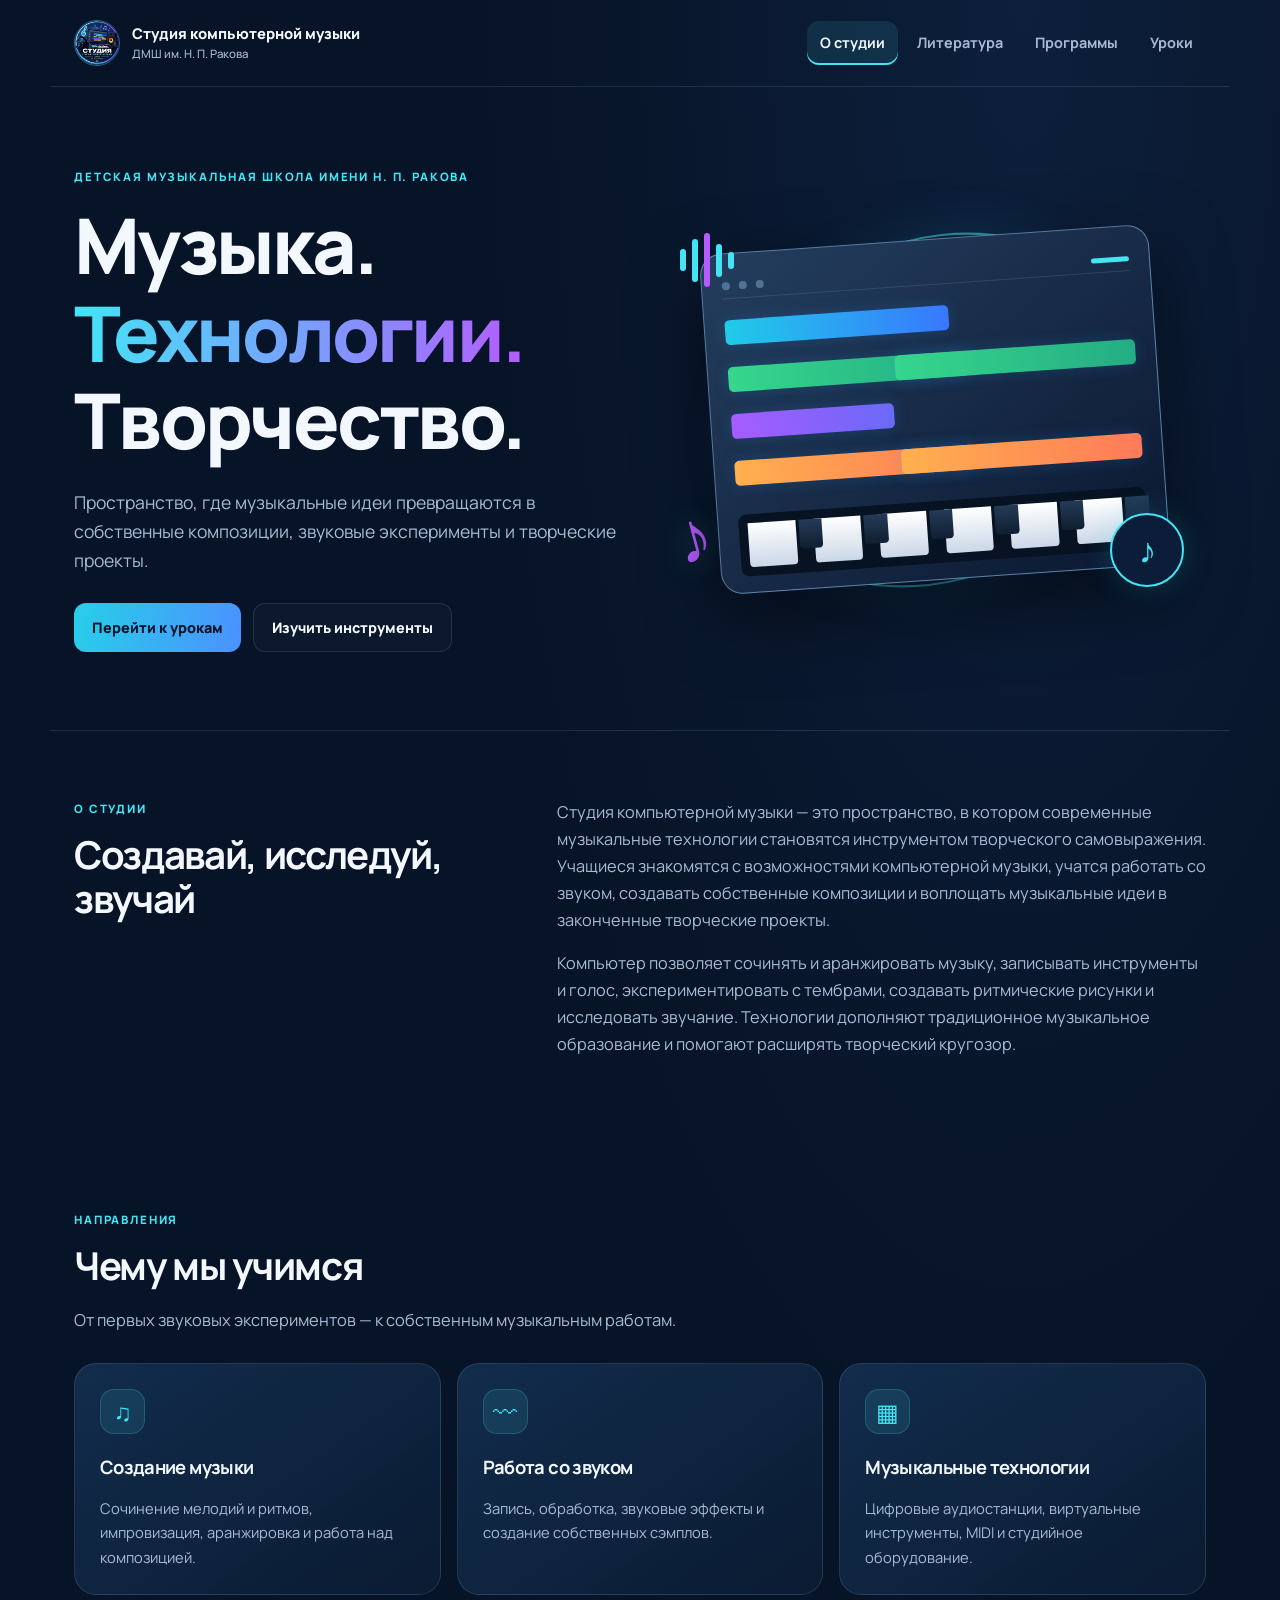
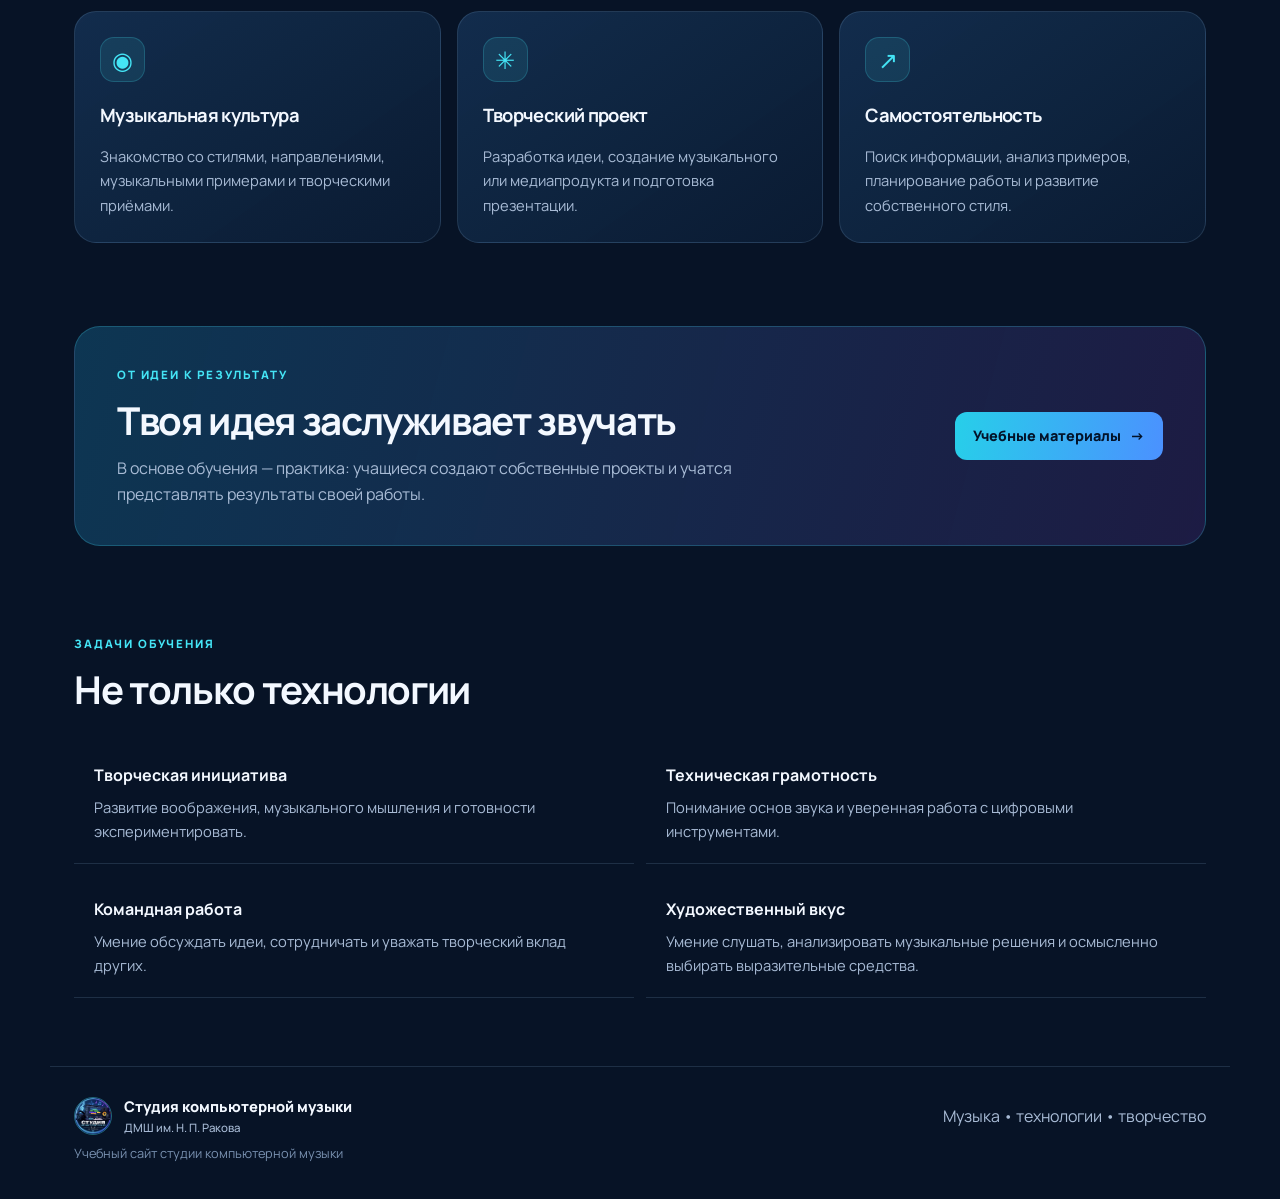
==== index.html @ c4d69322 "Add files via upload" ====
<!doctype html>
<html lang="ru">
<head>
  <meta charset="utf-8">
  <meta name="viewport" content="width=device-width, initial-scale=1">
  <meta name="description" content="Студия компьютерной музыки Детской музыкальной школы имени Н. П. Ракова. Музыка, технологии и творчество.">
  <title>Студия компьютерной музыки — ДМШ им. Н. П. Ракова</title>
  <link rel="icon" href="assets/images/logo.jpg">
  <link rel="stylesheet" href="assets/css/style.css">
</head>
<body>
<header class="site-header">
  <a class="brand" href="index.html"><img src="assets/images/logo.jpg" alt=""><span>Студия компьютерной музыки<small>ДМШ им. Н. П. Ракова</small></span></a>
  <button class="menu-toggle" aria-label="Открыть меню" aria-expanded="false">☰</button>
  <nav class="nav">
    <a class="active" href="index.html">О студии</a><a href="literature.html">Литература</a><a href="software.html">Программы</a><a href="lessons.html">Уроки</a>
  </nav>
</header>
<main>
  <section class="hero">
    <div class="hero-copy">
      <p class="eyebrow">ДЕТСКАЯ МУЗЫКАЛЬНАЯ ШКОЛА ИМЕНИ Н. П. РАКОВА</p>
      <h1>Музыка.<br><span>Технологии.</span><br>Творчество.</h1>
      <p class="hero-lead">Пространство, где музыкальные идеи превращаются в собственные композиции, звуковые эксперименты и творческие проекты.</p>
      <div class="hero-actions"><a class="button primary" href="lessons.html">Перейти к урокам</a><a class="button secondary" href="software.html">Изучить инструменты</a></div>
    </div>
    <div class="hero-art">
      <div class="orbit"></div><div class="music-note note-one">♫</div><div class="music-note note-two">♪</div>
      <div class="studio-card">
        <div class="screen-top"><i></i><i></i><i></i><b></b></div>
        <div class="track"><span></span></div><div class="track"><span></span><span></span></div><div class="track"><span></span></div><div class="track"><span></span><span></span></div>
        <div class="keyboard"><i></i><i></i><i></i><i></i><i></i><i></i><i></i><i></i><i></i><i></i><i></i><i></i></div>
      </div>
      <div class="sound-badge">♪</div><div class="equalizer"><i></i><i></i><i></i><i></i><i></i></div>
    </div>
  </section>
  <section class="section intro">
    <div class="section-heading"><p class="eyebrow">О СТУДИИ</p><h2>Создавай, исследуй, звучай</h2></div>
    <div class="intro-text">
      <p>Студия компьютерной музыки — это пространство, в котором современные музыкальные технологии становятся инструментом творческого самовыражения. Учащиеся знакомятся с возможностями компьютерной музыки, учатся работать со звуком, создавать собственные композиции и воплощать музыкальные идеи в законченные творческие проекты.</p>
      <p>Компьютер позволяет сочинять и аранжировать музыку, записывать инструменты и голос, экспериментировать с тембрами, создавать ритмические рисунки и исследовать звучание. Технологии дополняют традиционное музыкальное образование и помогают расширять творческий кругозор.</p>
    </div>
  </section>
  <section class="section">
    <div class="section-heading"><p class="eyebrow">НАПРАВЛЕНИЯ</p><h2>Чему мы учимся</h2><p>От первых звуковых экспериментов — к собственным музыкальным работам.</p></div>
    <div class="feature-grid">
      <article class="feature-card"><div class="feature-icon">♫</div><h3>Создание музыки</h3><p>Сочинение мелодий и ритмов, импровизация, аранжировка и работа над композицией.</p></article>
      <article class="feature-card"><div class="feature-icon">〰</div><h3>Работа со звуком</h3><p>Запись, обработка, звуковые эффекты и создание собственных сэмплов.</p></article>
      <article class="feature-card"><div class="feature-icon">▦</div><h3>Музыкальные технологии</h3><p>Цифровые аудиостанции, виртуальные инструменты, MIDI и студийное оборудование.</p></article>
      <article class="feature-card"><div class="feature-icon">◉</div><h3>Музыкальная культура</h3><p>Знакомство со стилями, направлениями, музыкальными примерами и творческими приёмами.</p></article>
      <article class="feature-card"><div class="feature-icon">✳</div><h3>Творческий проект</h3><p>Разработка идеи, создание музыкального или медиапродукта и подготовка презентации.</p></article>
      <article class="feature-card"><div class="feature-icon">↗</div><h3>Самостоятельность</h3><p>Поиск информации, анализ примеров, планирование работы и развитие собственного стиля.</p></article>
    </div>
  </section>
  <section class="project-band">
    <div><p class="eyebrow">ОТ ИДЕИ К РЕЗУЛЬТАТУ</p><h2>Твоя идея заслуживает звучать</h2><p>В основе обучения — практика: учащиеся создают собственные проекты и учатся представлять результаты своей работы.</p></div>
    <a class="button primary" href="lessons.html">Учебные материалы <span>→</span></a>
  </section>
  <section class="section outcomes">
    <div class="section-heading"><p class="eyebrow">ЗАДАЧИ ОБУЧЕНИЯ</p><h2>Не только технологии</h2></div>
    <div class="outcome-list"><p><b>Творческая инициатива</b><span>Развитие воображения, музыкального мышления и готовности экспериментировать.</span></p><p><b>Техническая грамотность</b><span>Понимание основ звука и уверенная работа с цифровыми инструментами.</span></p><p><b>Командная работа</b><span>Умение обсуждать идеи, сотрудничать и уважать творческий вклад других.</span></p><p><b>Художественный вкус</b><span>Умение слушать, анализировать музыкальные решения и осмысленно выбирать выразительные средства.</span></p></div>
  </section>
</main>
<footer class="site-footer"><a class="brand footer-brand" href="index.html"><img src="assets/images/logo.jpg" alt=""><span>Студия компьютерной музыки<small>ДМШ им. Н. П. Ракова</small></span></a><p>Музыка • технологии • творчество</p><small>Учебный сайт студии компьютерной музыки</small></footer>
<script src="assets/js/main.js"></script>
</body></html>
---- assets/css/style.css ----
@import url('https://fonts.googleapis.com/css2?family=Manrope:wght@400;500;600;700;800&display=swap');
:root{--bg:#071326;--bg2:#0b1d38;--panel:#102746;--panel2:#0d203b;--text:#f3f8ff;--muted:#a8bbd5;--cyan:#44e4f5;--blue:#438bff;--purple:#b45cff;--line:rgba(151,190,230,.16);--radius:22px;--max:1180px}
*{box-sizing:border-box}html{scroll-behavior:smooth}body{margin:0;background:radial-gradient(ellipse at 80% 0%,rgba(42,90,164,.17),transparent 38%),var(--bg);color:var(--text);font-family:Manrope,-apple-system,BlinkMacSystemFont,"Segoe UI",sans-serif;line-height:1.65}a{color:inherit;text-decoration:none}p{color:var(--muted);margin-top:0}h1,h2,h3{line-height:1.14;letter-spacing:-.035em;margin:0 0 18px}h1{font-size:clamp(2.7rem,6vw,5.7rem);font-weight:800}h2{font-size:clamp(1.8rem,3vw,2.8rem)}h3{font-size:1.15rem}.site-header{max-width:var(--max);margin:auto;padding:20px 24px;display:flex;align-items:center;justify-content:space-between;gap:24px;border-bottom:1px solid var(--line)}.brand{display:flex;align-items:center;gap:12px;font-weight:800;line-height:1.2;font-size:.92rem}.brand img{width:46px;height:46px;object-fit:cover;border-radius:50%;border:1px solid rgba(68,228,245,.4)}.brand small{display:block;color:var(--muted);font-size:.72rem;font-weight:500;margin-top:5px}.nav{display:flex;gap:6px;align-items:center}.nav a{padding:10px 13px;color:var(--muted);border-radius:12px;font-size:.9rem;font-weight:700}.nav a:hover,.nav a.active{color:var(--text);background:rgba(68,228,245,.1)}.nav a.active{box-shadow:inset 0 -2px var(--cyan)}.menu-toggle{display:none;background:var(--panel);border:1px solid var(--line);color:var(--text);border-radius:12px;padding:8px 12px;font-size:1.2rem}.hero{max-width:var(--max);margin:auto;padding:80px 24px 78px;display:grid;grid-template-columns:1fr 1fr;align-items:center;gap:48px;min-height:570px}.eyebrow{font-size:.72rem;letter-spacing:.16em;color:var(--cyan);font-weight:800;margin-bottom:15px}.hero h1 span{background:linear-gradient(90deg,var(--cyan),#7d9aff 55%,var(--purple));background-clip:text;-webkit-background-clip:text;color:transparent}.hero-lead{font-size:1.1rem;max-width:570px;margin:24px 0 28px}.hero-actions{display:flex;flex-wrap:wrap;gap:12px}.button{display:inline-flex;justify-content:center;align-items:center;gap:9px;border-radius:12px;padding:12px 18px;border:1px solid var(--line);font-weight:800;font-size:.9rem;cursor:pointer;transition:transform .2s,opacity .2s}.button:hover:not(:disabled){transform:translateY(-2px)}.primary{background:linear-gradient(100deg,#27cfe9,#4b91ff);color:#031329;border:0}.secondary{background:rgba(255,255,255,.025);color:var(--text)}.hero-art{height:410px;position:relative;display:grid;place-items:center;isolation:isolate}.orbit{position:absolute;width:340px;height:340px;border-radius:50%;border:2px solid rgba(68,228,245,.6);box-shadow:0 0 45px rgba(52,191,255,.16),inset 0 0 45px rgba(52,191,255,.1);transform:rotate(-24deg) scaleX(1.24);z-index:-1}.studio-card{width:min(100%,450px);padding:20px 20px 16px;background:linear-gradient(145deg,#243e5e,#0b1830);border:1px solid rgba(143,196,241,.55);border-radius:22px;box-shadow:0 25px 70px #0008;transform:rotate(-4deg)}.screen-top{height:25px;display:flex;align-items:center;gap:9px;border-bottom:1px solid var(--line);margin-bottom:15px}.screen-top i{width:8px;height:8px;border-radius:50%;background:#507294}.screen-top b{margin-left:auto;width:38px;height:5px;border-radius:4px;background:var(--cyan)}.track{height:37px;display:flex;gap:8px;margin:10px 0;align-items:center}.track span{height:25px;border-radius:5px;background:linear-gradient(90deg,#20cbe8,#3878ff);width:55%;box-shadow:0 0 16px #2a9aff2e}.track:nth-of-type(3) span{background:linear-gradient(90deg,#36d68d,#24ad83);width:70%}.track:nth-of-type(4) span{background:linear-gradient(90deg,#a65cff,#6b69f8);width:40%}.track:nth-of-type(5) span{background:linear-gradient(90deg,#ffb04e,#ff7a59);width:65%}.track span+span{width:24%;margin-left:-20%}.keyboard{display:flex;gap:3px;margin-top:23px;padding:9px;background:#071222;border-radius:8px}.keyboard i{height:44px;flex:1;background:linear-gradient(#fff,#cbd7e7);border-radius:0 0 4px 4px}.keyboard i:nth-child(2n){background:linear-gradient(#243b56,#101e31);height:29px;flex:0 0 6%;margin:0 -3% 0 0;z-index:1}.music-note{position:absolute;color:var(--cyan);font-size:4.5rem;text-shadow:0 0 30px #3edafc66}.note-one{top:10px;right:18%;transform:rotate(15deg)}.note-two{bottom:20px;left:2%;color:var(--purple);transform:rotate(-15deg)}.sound-badge{position:absolute;bottom:28px;right:4%;width:74px;height:74px;border:2px solid var(--cyan);border-radius:50%;display:grid;place-items:center;font-size:2.2rem;color:var(--cyan);background:var(--bg2);box-shadow:0 0 30px #20cce533}.equalizer{position:absolute;top:28px;left:3%;display:flex;gap:6px;align-items:center;height:55px}.equalizer i{display:block;width:6px;border-radius:6px;background:var(--cyan);height:22px}.equalizer i:nth-child(2){height:43px}.equalizer i:nth-child(3){height:54px;background:var(--purple)}.equalizer i:nth-child(4){height:33px}.equalizer i:nth-child(5){height:17px}.section{max-width:var(--max);padding:68px 24px;margin:auto}.section-heading{max-width:760px;margin-bottom:30px}.section-heading>p:last-child{font-size:1.03rem}.intro{border-top:1px solid var(--line);display:grid;grid-template-columns:.8fr 1.2fr;gap:50px}.intro-text p{font-size:1.02rem}.feature-grid{display:grid;grid-template-columns:repeat(3,1fr);gap:16px}.feature-card{padding:25px;border-radius:var(--radius);background:linear-gradient(145deg,rgba(21,49,83,.86),rgba(11,28,51,.92));border:1px solid var(--line);min-height:220px}.feature-icon{width:45px;height:45px;border-radius:14px;background:rgba(68,228,245,.1);border:1px solid rgba(68,228,245,.2);display:grid;place-items:center;color:var(--cyan);font-size:1.5rem;margin-bottom:23px}.feature-card p{font-size:.92rem;margin-bottom:0}.project-band{max-width:calc(var(--max) - 48px);margin:15px auto 20px;padding:38px 42px;border-radius:26px;border:1px solid rgba(68,228,245,.22);background:linear-gradient(105deg,rgba(18,76,111,.62),rgba(51,36,97,.5));display:flex;justify-content:space-between;align-items:center;gap:30px}.project-band h2{margin-bottom:12px}.project-band p:not(.eyebrow){max-width:700px;margin-bottom:0}.project-band .button{flex-shrink:0}.outcome-list{display:grid;grid-template-columns:repeat(2,1fr);gap:12px}.outcome-list p{margin:0;padding:20px;border-bottom:1px solid var(--line)}.outcome-list b,.outcome-list span{display:block}.outcome-list b{color:var(--text);margin-bottom:6px}.outcome-list span{font-size:.92rem}.site-footer{border-top:1px solid var(--line);max-width:var(--max);margin:auto;padding:30px 24px 35px;display:grid;grid-template-columns:1fr 1fr;align-items:center;gap:8px}.site-footer>p{text-align:right;margin:0}.site-footer>small{grid-column:1/-1;color:#7890af;font-size:.8rem}.footer-brand img{width:38px;height:38px}.page-hero{padding:65px 24px 48px;max-width:var(--max);margin:auto;border-bottom:1px solid var(--line)}.page-hero h1{font-size:clamp(2.8rem,5vw,4.8rem);margin-bottom:18px}.page-hero>p:last-child{font-size:1.06rem;max-width:760px;margin-bottom:0}.notice{padding:22px 25px;border:1px solid rgba(68,228,245,.2);border-left:3px solid var(--cyan);border-radius:15px;background:rgba(16,39,70,.55);margin-bottom:36px}.notice b{display:block;margin-bottom:5px}.notice p{margin:0}.subheading{margin:48px 0 20px;font-size:1.55rem}.book-list{display:grid;gap:10px}.book-card{display:grid;grid-template-columns:55px 1fr;gap:18px;padding:20px 22px;background:rgba(15,35,62,.7);border:1px solid var(--line);border-radius:16px}.book-number{color:var(--cyan);font-weight:800;font-size:1.1rem}.book-card h3{margin-bottom:8px}.book-card p{font-size:.92rem;margin-bottom:6px}.book-card small{color:#7f9ab9}.resource-grid{display:grid;grid-template-columns:repeat(3,1fr);gap:12px}.resource-card{padding:20px;border:1px solid var(--line);border-radius:16px;background:var(--panel2);display:flex;flex-direction:column;gap:9px}.resource-card span{font-size:.7rem;color:var(--cyan);letter-spacing:.1em}.resource-card b{font-size:1.05rem}.resource-card small{color:var(--muted)}.footnote{font-size:.8rem;color:#7f95b2;margin-top:34px}.priority-banner{display:flex;gap:16px;align-items:center;padding:22px 25px;border:1px solid rgba(68,228,245,.28);border-radius:18px;background:linear-gradient(100deg,rgba(17,71,99,.6),rgba(29,41,82,.6));margin-bottom:26px}.priority-star{font-size:2rem;color:var(--cyan)}.priority-banner b{font-size:1.04rem}.priority-banner p{margin:5px 0 0}.catalog-controls{display:grid;gap:16px;margin:24px 0 14px}.search-box{display:flex;align-items:center;gap:12px;padding:0 16px;background:var(--panel2);border:1px solid var(--line);border-radius:14px;color:var(--cyan}.search-box input{width:100%;padding:14px 0;border:0;outline:0;background:transparent;color:var(--text);font:inherit}.search-box input::placeholder{color:#7e94b1}.filter-buttons{display:flex;flex-wrap:wrap;gap:8px}.filter{border:1px solid var(--line);background:rgba(255,255,255,.025);color:var(--muted);border-radius:100px;padding:8px 14px;font:inherit;font-size:.82rem;cursor:pointer}.filter:hover,.filter.active{color:var(--text);background:rgba(68,228,245,.13);border-color:rgba(68,228,245,.4)}.results-count{font-size:.83rem;margin:0 0 16px}.software-grid{display:grid;grid-template-columns:repeat(3,1fr);gap:14px}.software-card{display:flex;flex-direction:column;padding:22px;border:1px solid var(--line);border-radius:19px;background:linear-gradient(150deg,rgba(16,39,70,.93),rgba(8,25,46,.96));min-height:300px}.software-card.featured{border-color:rgba(68,228,245,.32)}.software-top{display:flex;justify-content:space-between;align-items:flex-start;gap:8px;margin-bottom:20px}.app-symbol{width:44px;height:44px;display:grid;place-items:center;border-radius:13px;font-weight:800;font-size:1.25rem;background:rgba(68,228,245,.12);color:var(--cyan);border:1px solid rgba(68,228,245,.2)}.symbol-sibelius,.symbol-muse,.symbol-dorico{background:rgba(180,92,255,.12);color:#d4a2ff;border-color:#b45cff44}.symbol-fl{background:#253d66;color:#74c6ff}.symbol-ableton,.symbol-bandlab{background:#332b55;color:#c9a8ff}.symbol-garage,.symbol-logic{background:#143b65;color:#73ddff}.tag{font-size:.65rem;line-height:1.35;color:#bdcce0;background:rgba(255,255,255,.06);padding:6px 9px;border-radius:8px}.free-tag{color:#7af0c2;background:rgba(41,195,140,.1)}.featured-tag{color:var(--cyan);background:rgba(68,228,245,.1)}.software-card h3{font-size:1.2rem;margin-bottom:10px}.software-card>p{font-size:.88rem;line-height:1.6}.meta{display:flex;flex-wrap:wrap;gap:7px;margin-top:auto;padding-top:14px}.meta span{font-size:.7rem;color:#9fb3cf;background:rgba(255,255,255,.04);border-radius:7px;padding:5px 8px}.text-link{color:var(--cyan);font-size:.82rem;font-weight:800;margin-top:17px}.text-link:hover{text-decoration:underline}.empty-state{padding:30px;text-align:center;color:var(--muted);border:1px dashed var(--line);border-radius:16px}.lesson-list{display:grid;gap:14px}.lesson-card{display:grid;grid-template-columns:62px 1fr auto;gap:20px;align-items:center;padding:25px;border:1px solid var(--line);border-radius:20px;background:rgba(15,35,62,.72)}.lesson-number{font-size:1.55rem;font-weight:800;color:var(--cyan)}.lesson-info .eyebrow{margin-bottom:8px}.lesson-info h2{font-size:1.35rem;margin-bottom:8px}.lesson-info p{font-size:.9rem;margin-bottom:10px}.file-status{font-size:.75rem;color:#e4b86c}.lesson-actions{display:flex;flex-direction:column;gap:8px}.disabled{opacity:.35;cursor:not-allowed}.add-material{margin-top:45px;padding:25px;border-radius:18px;background:rgba(16,39,70,.5);border:1px solid var(--line)}.add-material h2{font-size:1.45rem}.add-material p{font-size:.9rem}.add-material pre{overflow:auto;background:#06101f;border-radius:10px;padding:15px;color:#a4ecf7;font-size:.8rem}.add-material code{font-family:ui-monospace,SFMono-Regular,monospace}
@media(max-width:900px){.hero{gap:20px;padding-top:55px}.hero-art{transform:scale(.92)}.feature-grid,.software-grid{grid-template-columns:repeat(2,1fr)}.intro{gap:28px}.project-band{margin-left:24px;margin-right:24px}.nav a{padding:9px}.brand{font-size:.8rem}}
@media(max-width:680px){.site-header{padding:14px 18px;flex-wrap:wrap}.brand img{width:40px;height:40px}.menu-toggle{display:block;margin-left:auto}.nav{display:none;width:100%;flex-direction:column;align-items:stretch;padding-top:8px}.nav.open{display:flex}.nav a{padding:12px}.hero{display:flex;flex-direction:column;align-items:stretch;padding:50px 22px 45px;gap:0}.hero h1{font-size:clamp(3rem,14vw,4.7rem)}.hero-art{height:300px;transform:scale(.88);margin:-5px -25px 0}.orbit{width:255px;height:255px}.studio-card{max-width:360px}.music-note{font-size:3.2rem}.sound-badge{width:55px;height:55px;font-size:1.7rem}.section{padding:48px 20px}.intro{grid-template-columns:1fr;gap:0}.feature-grid,.software-grid,.resource-grid,.outcome-list{grid-template-columns:1fr}.feature-card{min-height:0}.project-band{margin:0 20px 10px;padding:28px 23px;display:block}.project-band .button{margin-top:22px}.site-footer{grid-template-columns:1fr;padding:25px 20px}.site-footer>p{text-align:left}.site-footer>small{grid-column:auto}.page-hero{padding:48px 20px 35px}.lesson-card{grid-template-columns:45px 1fr;gap:12px;padding:19px}.lesson-actions{grid-column:1/-1;flex-direction:row;flex-wrap:wrap}.lesson-actions .button{flex:1;min-width:130px}.book-card{grid-template-columns:35px 1fr;padding:17px}.priority-banner{align-items:flex-start;padding:18px}.filter-buttons{gap:6px}.filter{padding:7px 11px}.software-card{min-height:0}.subheading{margin-top:38px}}
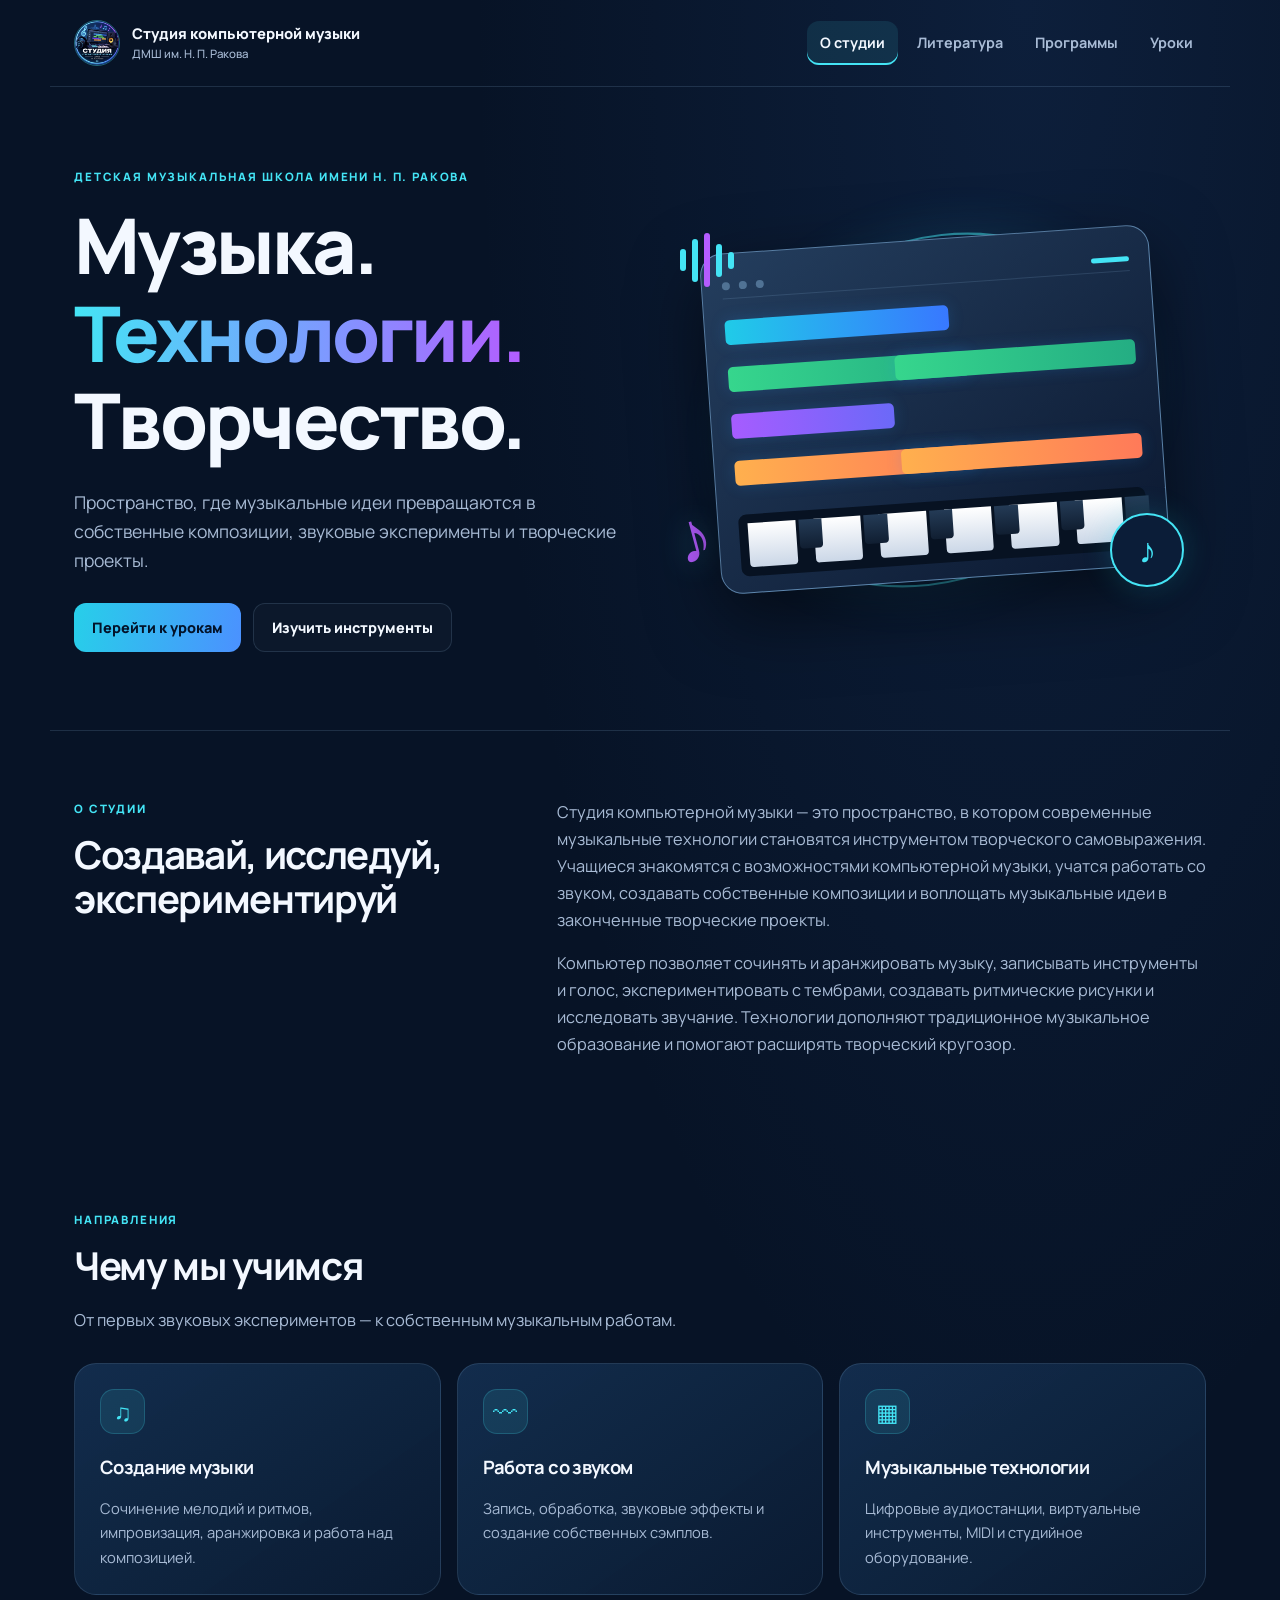
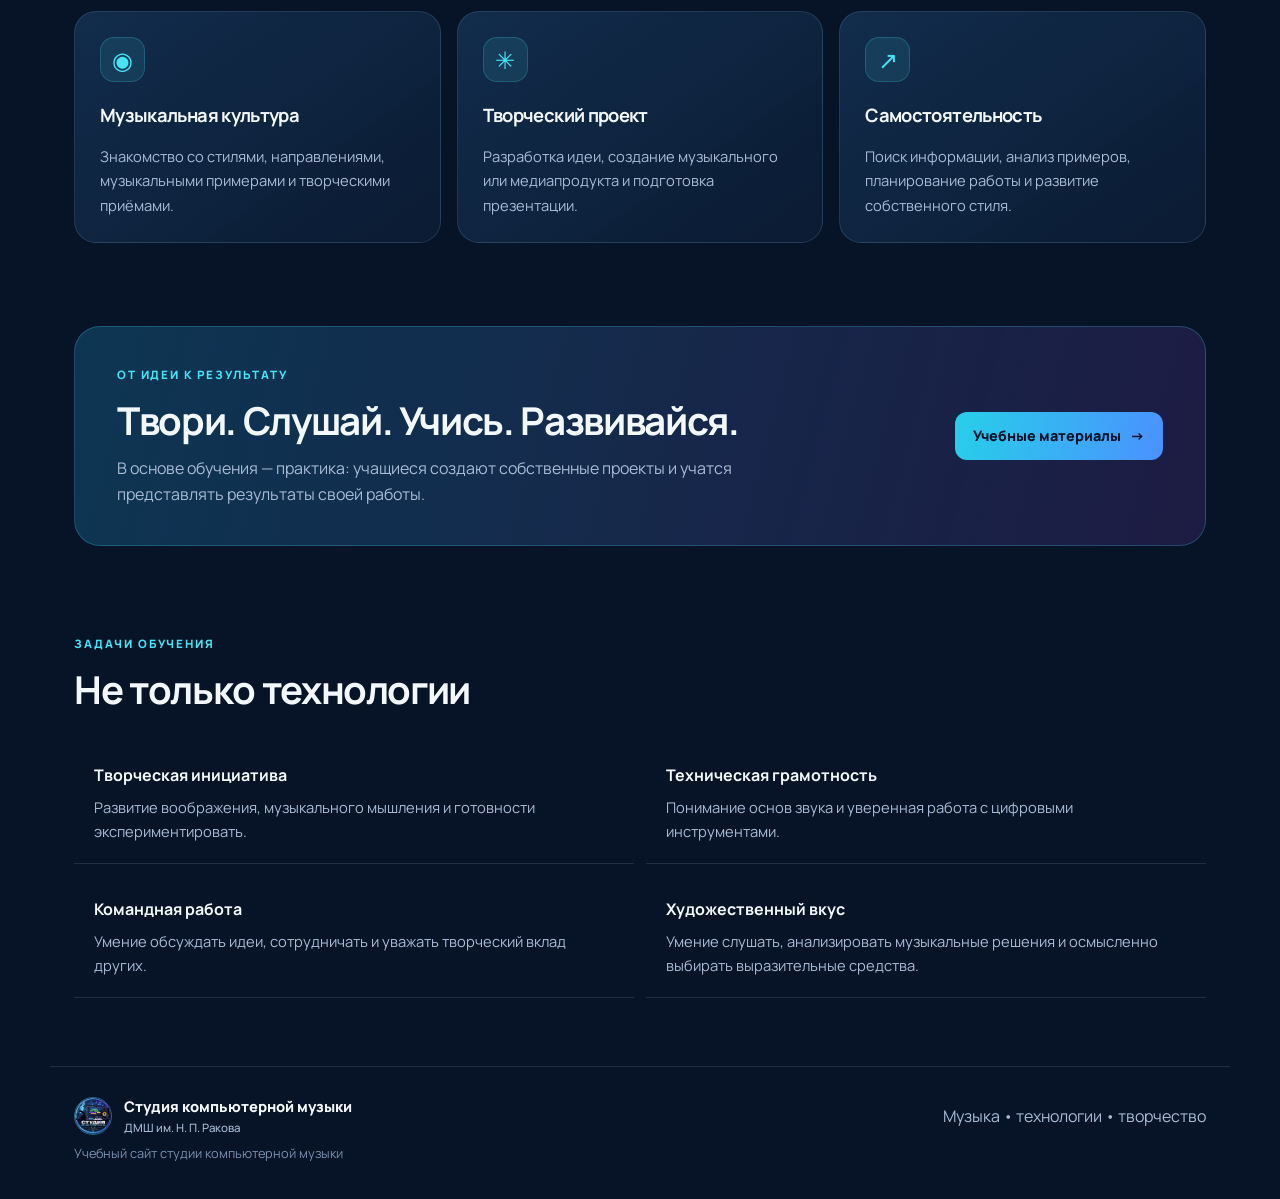
==== commit a214b537: "Add files via upload" ====
--- a/index.html
+++ b/index.html
@@ -35,7 +35,7 @@
     </div>
   </section>
   <section class="section intro">
-    <div class="section-heading"><p class="eyebrow">О СТУДИИ</p><h2>Создавай, исследуй, звучай</h2></div>
+    <div class="section-heading"><p class="eyebrow">О СТУДИИ</p><h2>Создавай, исследуй, экспериментируй</h2></div>
     <div class="intro-text">
       <p>Студия компьютерной музыки — это пространство, в котором современные музыкальные технологии становятся инструментом творческого самовыражения. Учащиеся знакомятся с возможностями компьютерной музыки, учатся работать со звуком, создавать собственные композиции и воплощать музыкальные идеи в законченные творческие проекты.</p>
       <p>Компьютер позволяет сочинять и аранжировать музыку, записывать инструменты и голос, экспериментировать с тембрами, создавать ритмические рисунки и исследовать звучание. Технологии дополняют традиционное музыкальное образование и помогают расширять творческий кругозор.</p>
@@ -53,7 +53,7 @@
     </div>
   </section>
   <section class="project-band">
-    <div><p class="eyebrow">ОТ ИДЕИ К РЕЗУЛЬТАТУ</p><h2>Твоя идея заслуживает звучать</h2><p>В основе обучения — практика: учащиеся создают собственные проекты и учатся представлять результаты своей работы.</p></div>
+    <div><p class="eyebrow">ОТ ИДЕИ К РЕЗУЛЬТАТУ</p><h2>Твори. Слушай. Учись. Развивайся.</h2><p>В основе обучения — практика: учащиеся создают собственные проекты и учатся представлять результаты своей работы.</p></div>
     <a class="button primary" href="lessons.html">Учебные материалы <span>→</span></a>
   </section>
   <section class="section outcomes">
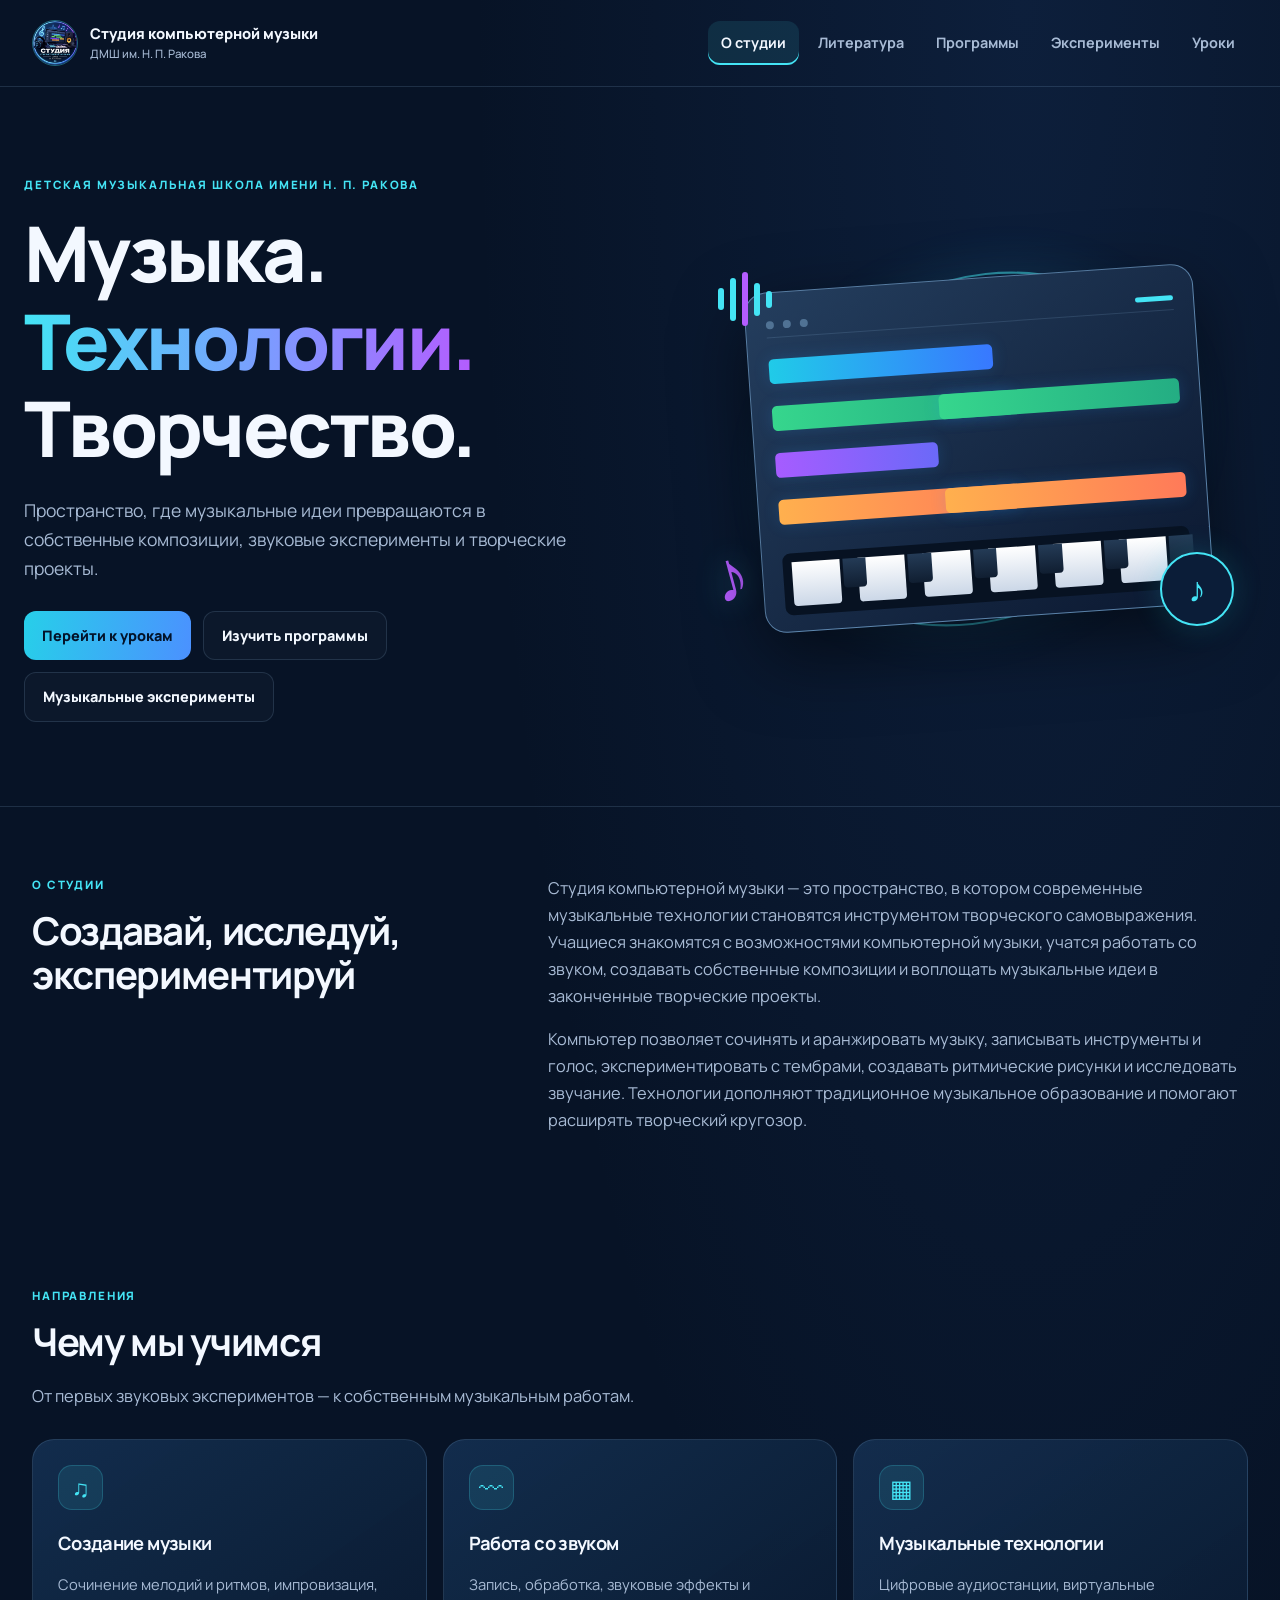
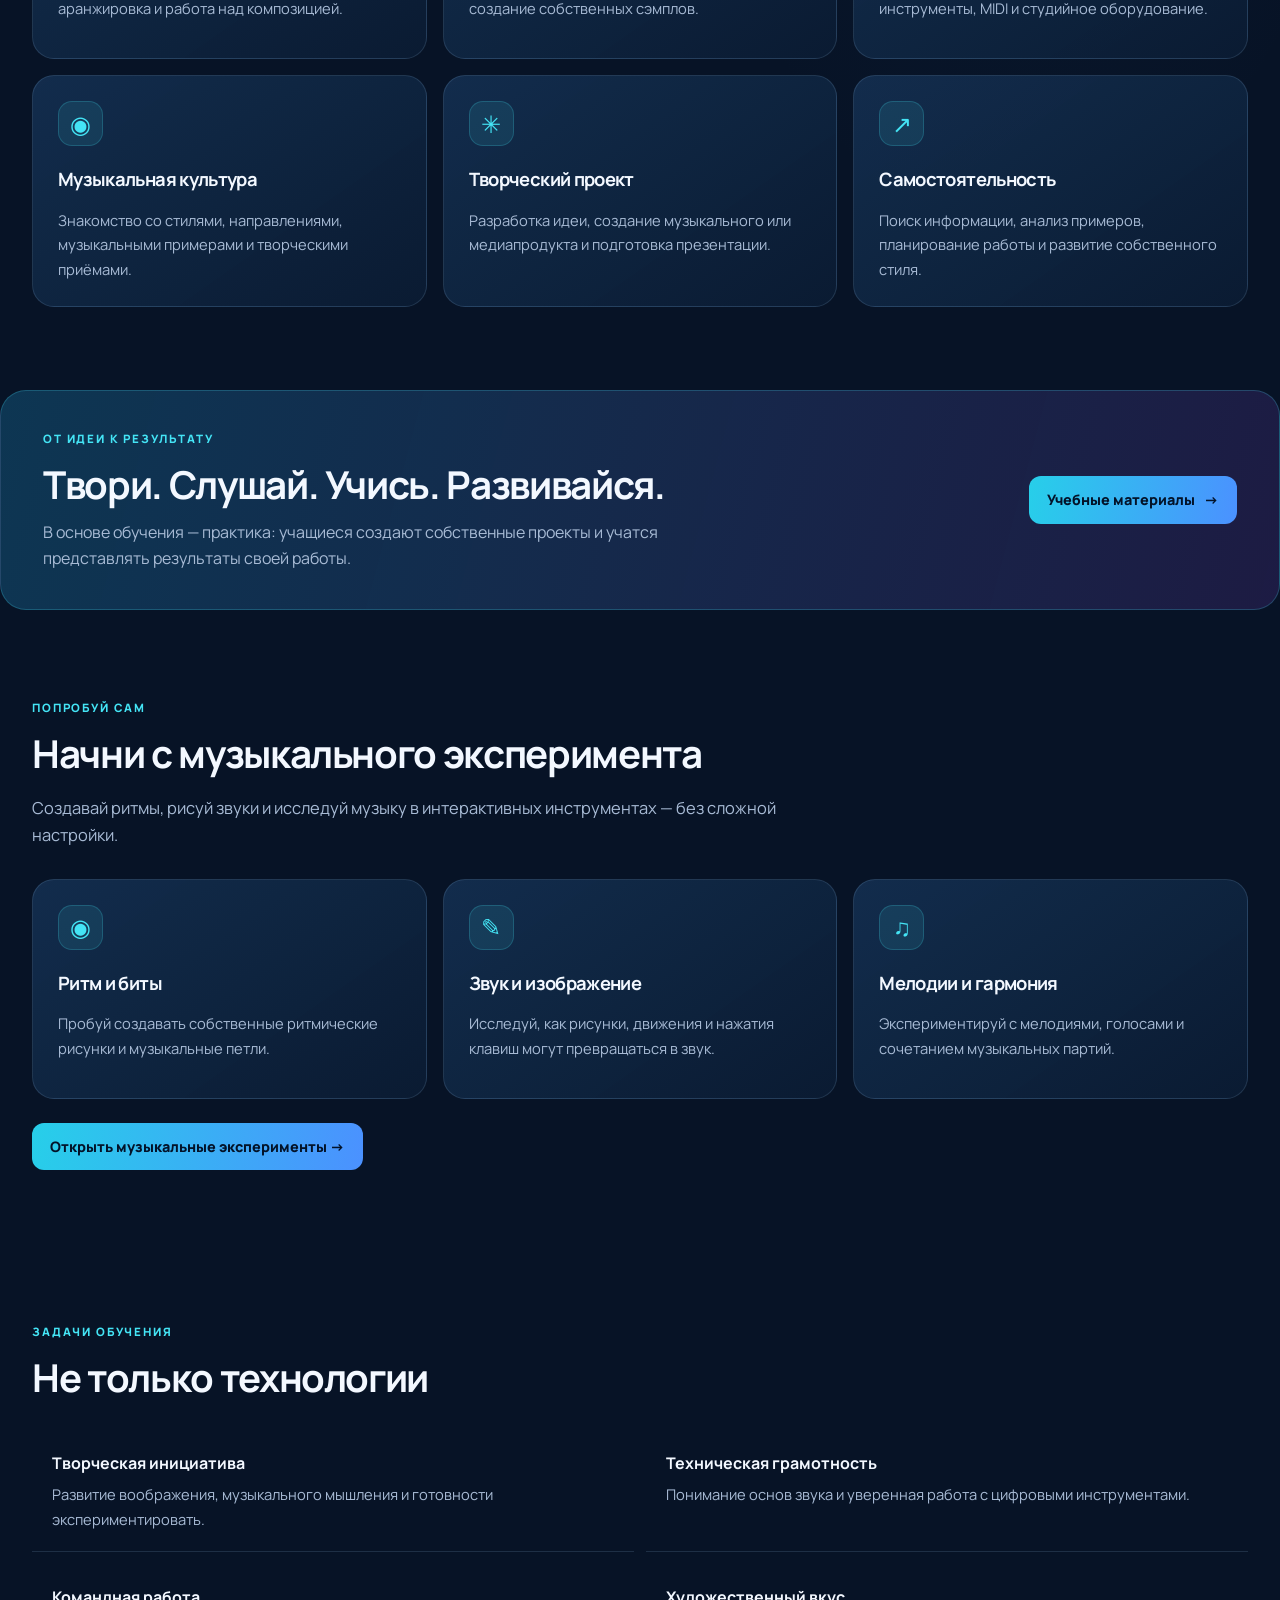
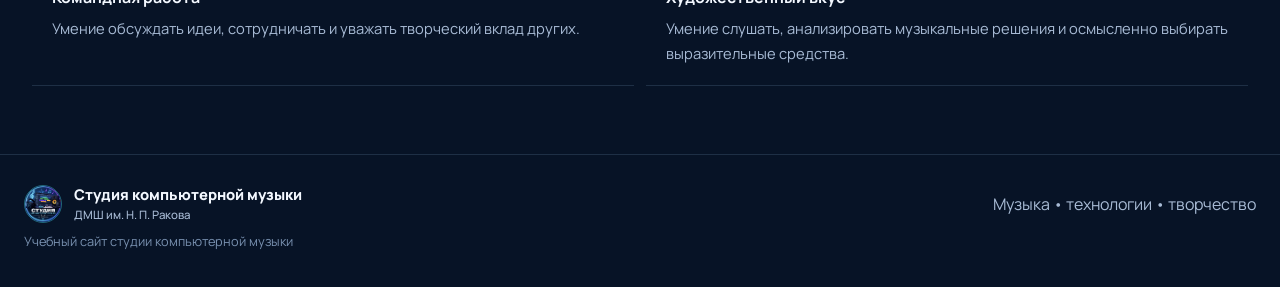
==== commit 41b21537: "Add files via upload" ====
--- a/index.html
+++ b/index.html
@@ -13,7 +13,7 @@
   <a class="brand" href="index.html"><img src="assets/images/logo.jpg" alt=""><span>Студия компьютерной музыки<small>ДМШ им. Н. П. Ракова</small></span></a>
   <button class="menu-toggle" aria-label="Открыть меню" aria-expanded="false">☰</button>
   <nav class="nav">
-    <a class="active" href="index.html">О студии</a><a href="literature.html">Литература</a><a href="software.html">Программы</a><a href="lessons.html">Уроки</a>
+    <a class="active" href="index.html">О студии</a><a href="literature.html">Литература</a><a href="software.html">Программы</a><a href="experiments.html">Эксперименты</a><a href="lessons.html">Уроки</a>
   </nav>
 </header>
 <main>
@@ -22,7 +22,7 @@
       <p class="eyebrow">ДЕТСКАЯ МУЗЫКАЛЬНАЯ ШКОЛА ИМЕНИ Н. П. РАКОВА</p>
       <h1>Музыка.<br><span>Технологии.</span><br>Творчество.</h1>
       <p class="hero-lead">Пространство, где музыкальные идеи превращаются в собственные композиции, звуковые эксперименты и творческие проекты.</p>
-      <div class="hero-actions"><a class="button primary" href="lessons.html">Перейти к урокам</a><a class="button secondary" href="software.html">Изучить инструменты</a></div>
+      <div class="hero-actions"><a class="button primary" href="lessons.html">Перейти к урокам</a><a class="button secondary" href="software.html">Изучить программы</a><a class="button secondary" href="experiments.html">Музыкальные эксперименты</a></div>
     </div>
     <div class="hero-art">
       <div class="orbit"></div><div class="music-note note-one">♫</div><div class="music-note note-two">♪</div>
@@ -56,6 +56,15 @@
     <div><p class="eyebrow">ОТ ИДЕИ К РЕЗУЛЬТАТУ</p><h2>Твори. Слушай. Учись. Развивайся.</h2><p>В основе обучения — практика: учащиеся создают собственные проекты и учатся представлять результаты своей работы.</p></div>
     <a class="button primary" href="lessons.html">Учебные материалы <span>→</span></a>
   </section>
+  <section class="section">
+    <div class="section-heading"><p class="eyebrow">ПОПРОБУЙ САМ</p><h2>Начни с музыкального эксперимента</h2><p>Создавай ритмы, рисуй звуки и исследуй музыку в интерактивных инструментах — без сложной настройки.</p></div>
+    <div class="feature-grid">
+      <article class="feature-card"><div class="feature-icon">◉</div><h3>Ритм и биты</h3><p>Пробуй создавать собственные ритмические рисунки и музыкальные петли.</p></article>
+      <article class="feature-card"><div class="feature-icon">✎</div><h3>Звук и изображение</h3><p>Исследуй, как рисунки, движения и нажатия клавиш могут превращаться в звук.</p></article>
+      <article class="feature-card"><div class="feature-icon">♫</div><h3>Мелодии и гармония</h3><p>Экспериментируй с мелодиями, голосами и сочетанием музыкальных партий.</p></article>
+    </div>
+    <p style="margin-top:1.5rem"><a class="button primary" href="experiments.html">Открыть музыкальные эксперименты →</a></p>
+  </section>
   <section class="section outcomes">
     <div class="section-heading"><p class="eyebrow">ЗАДАЧИ ОБУЧЕНИЯ</p><h2>Не только технологии</h2></div>
     <div class="outcome-list"><p><b>Творческая инициатива</b><span>Развитие воображения, музыкального мышления и готовности экспериментировать.</span></p><p><b>Техническая грамотность</b><span>Понимание основ звука и уверенная работа с цифровыми инструментами.</span></p><p><b>Командная работа</b><span>Умение обсуждать идеи, сотрудничать и уважать творческий вклад других.</span></p><p><b>Художественный вкус</b><span>Умение слушать, анализировать музыкальные решения и осмысленно выбирать выразительные средства.</span></p></div>
--- a/assets/css/style.css
+++ b/assets/css/style.css
@@ -1,5 +1,141 @@
 @import url('https://fonts.googleapis.com/css2?family=Manrope:wght@400;500;600;700;800&display=swap');
-:root{--bg:#071326;--bg2:#0b1d38;--panel:#102746;--panel2:#0d203b;--text:#f3f8ff;--muted:#a8bbd5;--cyan:#44e4f5;--blue:#438bff;--purple:#b45cff;--line:rgba(151,190,230,.16);--radius:22px;--max:1180px}
-*{box-sizing:border-box}html{scroll-behavior:smooth}body{margin:0;background:radial-gradient(ellipse at 80% 0%,rgba(42,90,164,.17),transparent 38%),var(--bg);color:var(--text);font-family:Manrope,-apple-system,BlinkMacSystemFont,"Segoe UI",sans-serif;line-height:1.65}a{color:inherit;text-decoration:none}p{color:var(--muted);margin-top:0}h1,h2,h3{line-height:1.14;letter-spacing:-.035em;margin:0 0 18px}h1{font-size:clamp(2.7rem,6vw,5.7rem);font-weight:800}h2{font-size:clamp(1.8rem,3vw,2.8rem)}h3{font-size:1.15rem}.site-header{max-width:var(--max);margin:auto;padding:20px 24px;display:flex;align-items:center;justify-content:space-between;gap:24px;border-bottom:1px solid var(--line)}.brand{display:flex;align-items:center;gap:12px;font-weight:800;line-height:1.2;font-size:.92rem}.brand img{width:46px;height:46px;object-fit:cover;border-radius:50%;border:1px solid rgba(68,228,245,.4)}.brand small{display:block;color:var(--muted);font-size:.72rem;font-weight:500;margin-top:5px}.nav{display:flex;gap:6px;align-items:center}.nav a{padding:10px 13px;color:var(--muted);border-radius:12px;font-size:.9rem;font-weight:700}.nav a:hover,.nav a.active{color:var(--text);background:rgba(68,228,245,.1)}.nav a.active{box-shadow:inset 0 -2px var(--cyan)}.menu-toggle{display:none;background:var(--panel);border:1px solid var(--line);color:var(--text);border-radius:12px;padding:8px 12px;font-size:1.2rem}.hero{max-width:var(--max);margin:auto;padding:80px 24px 78px;display:grid;grid-template-columns:1fr 1fr;align-items:center;gap:48px;min-height:570px}.eyebrow{font-size:.72rem;letter-spacing:.16em;color:var(--cyan);font-weight:800;margin-bottom:15px}.hero h1 span{background:linear-gradient(90deg,var(--cyan),#7d9aff 55%,var(--purple));background-clip:text;-webkit-background-clip:text;color:transparent}.hero-lead{font-size:1.1rem;max-width:570px;margin:24px 0 28px}.hero-actions{display:flex;flex-wrap:wrap;gap:12px}.button{display:inline-flex;justify-content:center;align-items:center;gap:9px;border-radius:12px;padding:12px 18px;border:1px solid var(--line);font-weight:800;font-size:.9rem;cursor:pointer;transition:transform .2s,opacity .2s}.button:hover:not(:disabled){transform:translateY(-2px)}.primary{background:linear-gradient(100deg,#27cfe9,#4b91ff);color:#031329;border:0}.secondary{background:rgba(255,255,255,.025);color:var(--text)}.hero-art{height:410px;position:relative;display:grid;place-items:center;isolation:isolate}.orbit{position:absolute;width:340px;height:340px;border-radius:50%;border:2px solid rgba(68,228,245,.6);box-shadow:0 0 45px rgba(52,191,255,.16),inset 0 0 45px rgba(52,191,255,.1);transform:rotate(-24deg) scaleX(1.24);z-index:-1}.studio-card{width:min(100%,450px);padding:20px 20px 16px;background:linear-gradient(145deg,#243e5e,#0b1830);border:1px solid rgba(143,196,241,.55);border-radius:22px;box-shadow:0 25px 70px #0008;transform:rotate(-4deg)}.screen-top{height:25px;display:flex;align-items:center;gap:9px;border-bottom:1px solid var(--line);margin-bottom:15px}.screen-top i{width:8px;height:8px;border-radius:50%;background:#507294}.screen-top b{margin-left:auto;width:38px;height:5px;border-radius:4px;background:var(--cyan)}.track{height:37px;display:flex;gap:8px;margin:10px 0;align-items:center}.track span{height:25px;border-radius:5px;background:linear-gradient(90deg,#20cbe8,#3878ff);width:55%;box-shadow:0 0 16px #2a9aff2e}.track:nth-of-type(3) span{background:linear-gradient(90deg,#36d68d,#24ad83);width:70%}.track:nth-of-type(4) span{background:linear-gradient(90deg,#a65cff,#6b69f8);width:40%}.track:nth-of-type(5) span{background:linear-gradient(90deg,#ffb04e,#ff7a59);width:65%}.track span+span{width:24%;margin-left:-20%}.keyboard{display:flex;gap:3px;margin-top:23px;padding:9px;background:#071222;border-radius:8px}.keyboard i{height:44px;flex:1;background:linear-gradient(#fff,#cbd7e7);border-radius:0 0 4px 4px}.keyboard i:nth-child(2n){background:linear-gradient(#243b56,#101e31);height:29px;flex:0 0 6%;margin:0 -3% 0 0;z-index:1}.music-note{position:absolute;color:var(--cyan);font-size:4.5rem;text-shadow:0 0 30px #3edafc66}.note-one{top:10px;right:18%;transform:rotate(15deg)}.note-two{bottom:20px;left:2%;color:var(--purple);transform:rotate(-15deg)}.sound-badge{position:absolute;bottom:28px;right:4%;width:74px;height:74px;border:2px solid var(--cyan);border-radius:50%;display:grid;place-items:center;font-size:2.2rem;color:var(--cyan);background:var(--bg2);box-shadow:0 0 30px #20cce533}.equalizer{position:absolute;top:28px;left:3%;display:flex;gap:6px;align-items:center;height:55px}.equalizer i{display:block;width:6px;border-radius:6px;background:var(--cyan);height:22px}.equalizer i:nth-child(2){height:43px}.equalizer i:nth-child(3){height:54px;background:var(--purple)}.equalizer i:nth-child(4){height:33px}.equalizer i:nth-child(5){height:17px}.section{max-width:var(--max);padding:68px 24px;margin:auto}.section-heading{max-width:760px;margin-bottom:30px}.section-heading>p:last-child{font-size:1.03rem}.intro{border-top:1px solid var(--line);display:grid;grid-template-columns:.8fr 1.2fr;gap:50px}.intro-text p{font-size:1.02rem}.feature-grid{display:grid;grid-template-columns:repeat(3,1fr);gap:16px}.feature-card{padding:25px;border-radius:var(--radius);background:linear-gradient(145deg,rgba(21,49,83,.86),rgba(11,28,51,.92));border:1px solid var(--line);min-height:220px}.feature-icon{width:45px;height:45px;border-radius:14px;background:rgba(68,228,245,.1);border:1px solid rgba(68,228,245,.2);display:grid;place-items:center;color:var(--cyan);font-size:1.5rem;margin-bottom:23px}.feature-card p{font-size:.92rem;margin-bottom:0}.project-band{max-width:calc(var(--max) - 48px);margin:15px auto 20px;padding:38px 42px;border-radius:26px;border:1px solid rgba(68,228,245,.22);background:linear-gradient(105deg,rgba(18,76,111,.62),rgba(51,36,97,.5));display:flex;justify-content:space-between;align-items:center;gap:30px}.project-band h2{margin-bottom:12px}.project-band p:not(.eyebrow){max-width:700px;margin-bottom:0}.project-band .button{flex-shrink:0}.outcome-list{display:grid;grid-template-columns:repeat(2,1fr);gap:12px}.outcome-list p{margin:0;padding:20px;border-bottom:1px solid var(--line)}.outcome-list b,.outcome-list span{display:block}.outcome-list b{color:var(--text);margin-bottom:6px}.outcome-list span{font-size:.92rem}.site-footer{border-top:1px solid var(--line);max-width:var(--max);margin:auto;padding:30px 24px 35px;display:grid;grid-template-columns:1fr 1fr;align-items:center;gap:8px}.site-footer>p{text-align:right;margin:0}.site-footer>small{grid-column:1/-1;color:#7890af;font-size:.8rem}.footer-brand img{width:38px;height:38px}.page-hero{padding:65px 24px 48px;max-width:var(--max);margin:auto;border-bottom:1px solid var(--line)}.page-hero h1{font-size:clamp(2.8rem,5vw,4.8rem);margin-bottom:18px}.page-hero>p:last-child{font-size:1.06rem;max-width:760px;margin-bottom:0}.notice{padding:22px 25px;border:1px solid rgba(68,228,245,.2);border-left:3px solid var(--cyan);border-radius:15px;background:rgba(16,39,70,.55);margin-bottom:36px}.notice b{display:block;margin-bottom:5px}.notice p{margin:0}.subheading{margin:48px 0 20px;font-size:1.55rem}.book-list{display:grid;gap:10px}.book-card{display:grid;grid-template-columns:55px 1fr;gap:18px;padding:20px 22px;background:rgba(15,35,62,.7);border:1px solid var(--line);border-radius:16px}.book-number{color:var(--cyan);font-weight:800;font-size:1.1rem}.book-card h3{margin-bottom:8px}.book-card p{font-size:.92rem;margin-bottom:6px}.book-card small{color:#7f9ab9}.resource-grid{display:grid;grid-template-columns:repeat(3,1fr);gap:12px}.resource-card{padding:20px;border:1px solid var(--line);border-radius:16px;background:var(--panel2);display:flex;flex-direction:column;gap:9px}.resource-card span{font-size:.7rem;color:var(--cyan);letter-spacing:.1em}.resource-card b{font-size:1.05rem}.resource-card small{color:var(--muted)}.footnote{font-size:.8rem;color:#7f95b2;margin-top:34px}.priority-banner{display:flex;gap:16px;align-items:center;padding:22px 25px;border:1px solid rgba(68,228,245,.28);border-radius:18px;background:linear-gradient(100deg,rgba(17,71,99,.6),rgba(29,41,82,.6));margin-bottom:26px}.priority-star{font-size:2rem;color:var(--cyan)}.priority-banner b{font-size:1.04rem}.priority-banner p{margin:5px 0 0}.catalog-controls{display:grid;gap:16px;margin:24px 0 14px}.search-box{display:flex;align-items:center;gap:12px;padding:0 16px;background:var(--panel2);border:1px solid var(--line);border-radius:14px;color:var(--cyan}.search-box input{width:100%;padding:14px 0;border:0;outline:0;background:transparent;color:var(--text);font:inherit}.search-box input::placeholder{color:#7e94b1}.filter-buttons{display:flex;flex-wrap:wrap;gap:8px}.filter{border:1px solid var(--line);background:rgba(255,255,255,.025);color:var(--muted);border-radius:100px;padding:8px 14px;font:inherit;font-size:.82rem;cursor:pointer}.filter:hover,.filter.active{color:var(--text);background:rgba(68,228,245,.13);border-color:rgba(68,228,245,.4)}.results-count{font-size:.83rem;margin:0 0 16px}.software-grid{display:grid;grid-template-columns:repeat(3,1fr);gap:14px}.software-card{display:flex;flex-direction:column;padding:22px;border:1px solid var(--line);border-radius:19px;background:linear-gradient(150deg,rgba(16,39,70,.93),rgba(8,25,46,.96));min-height:300px}.software-card.featured{border-color:rgba(68,228,245,.32)}.software-top{display:flex;justify-content:space-between;align-items:flex-start;gap:8px;margin-bottom:20px}.app-symbol{width:44px;height:44px;display:grid;place-items:center;border-radius:13px;font-weight:800;font-size:1.25rem;background:rgba(68,228,245,.12);color:var(--cyan);border:1px solid rgba(68,228,245,.2)}.symbol-sibelius,.symbol-muse,.symbol-dorico{background:rgba(180,92,255,.12);color:#d4a2ff;border-color:#b45cff44}.symbol-fl{background:#253d66;color:#74c6ff}.symbol-ableton,.symbol-bandlab{background:#332b55;color:#c9a8ff}.symbol-garage,.symbol-logic{background:#143b65;color:#73ddff}.tag{font-size:.65rem;line-height:1.35;color:#bdcce0;background:rgba(255,255,255,.06);padding:6px 9px;border-radius:8px}.free-tag{color:#7af0c2;background:rgba(41,195,140,.1)}.featured-tag{color:var(--cyan);background:rgba(68,228,245,.1)}.software-card h3{font-size:1.2rem;margin-bottom:10px}.software-card>p{font-size:.88rem;line-height:1.6}.meta{display:flex;flex-wrap:wrap;gap:7px;margin-top:auto;padding-top:14px}.meta span{font-size:.7rem;color:#9fb3cf;background:rgba(255,255,255,.04);border-radius:7px;padding:5px 8px}.text-link{color:var(--cyan);font-size:.82rem;font-weight:800;margin-top:17px}.text-link:hover{text-decoration:underline}.empty-state{padding:30px;text-align:center;color:var(--muted);border:1px dashed var(--line);border-radius:16px}.lesson-list{display:grid;gap:14px}.lesson-card{display:grid;grid-template-columns:62px 1fr auto;gap:20px;align-items:center;padding:25px;border:1px solid var(--line);border-radius:20px;background:rgba(15,35,62,.72)}.lesson-number{font-size:1.55rem;font-weight:800;color:var(--cyan)}.lesson-info .eyebrow{margin-bottom:8px}.lesson-info h2{font-size:1.35rem;margin-bottom:8px}.lesson-info p{font-size:.9rem;margin-bottom:10px}.file-status{font-size:.75rem;color:#e4b86c}.lesson-actions{display:flex;flex-direction:column;gap:8px}.disabled{opacity:.35;cursor:not-allowed}.add-material{margin-top:45px;padding:25px;border-radius:18px;background:rgba(16,39,70,.5);border:1px solid var(--line)}.add-material h2{font-size:1.45rem}.add-material p{font-size:.9rem}.add-material pre{overflow:auto;background:#06101f;border-radius:10px;padding:15px;color:#a4ecf7;font-size:.8rem}.add-material code{font-family:ui-monospace,SFMono-Regular,monospace}
+:root{--bg:#071326;--bg2:#0b1d38;--panel:#102746;--panel2:#0d203b;--text:#f3f8ff;--muted:#a8bbd5;--cyan:#44e4f5;--blue:#438bff;--purple:#b45cff;--line:rgba(151,190,230,.16);--radius:22px;--max:1440px}
+*{box-sizing:border-box}html{scroll-behavior:smooth}body{margin:0;background:radial-gradient(ellipse at 80% 0%,rgba(42,90,164,.17),transparent 38%),var(--bg);color:var(--text);font-family:Manrope,-apple-system,BlinkMacSystemFont,"Segoe UI",sans-serif;line-height:1.65}a{color:inherit;text-decoration:none}p{color:var(--muted);margin-top:0}h1,h2,h3{line-height:1.14;letter-spacing:-.035em;margin:0 0 18px}h1{font-size:clamp(2.7rem,6vw,5.7rem);font-weight:800}h2{font-size:clamp(1.8rem,3vw,2.8rem)}h3{font-size:1.15rem}.site-header{max-width:var(--max);margin:auto;padding:20px 24px;display:flex;align-items:center;justify-content:space-between;gap:24px;border-bottom:1px solid var(--line)}.brand{display:flex;align-items:center;gap:12px;font-weight:800;line-height:1.2;font-size:.92rem}.brand img{width:46px;height:46px;object-fit:cover;border-radius:50%;border:1px solid rgba(68,228,245,.4)}.brand small{display:block;color:var(--muted);font-size:.72rem;font-weight:500;margin-top:5px}.nav{display:flex;gap:6px;align-items:center}.nav a{padding:10px 13px;color:var(--muted);border-radius:12px;font-size:.9rem;font-weight:700}.nav a:hover,.nav a.active{color:var(--text);background:rgba(68,228,245,.1)}.nav a.active{box-shadow:inset 0 -2px var(--cyan)}.menu-toggle{display:none;background:var(--panel);border:1px solid var(--line);color:var(--text);border-radius:12px;padding:8px 12px;font-size:1.2rem}.hero{max-width:var(--max);margin:auto;padding:80px 24px 78px;display:grid;grid-template-columns:1fr 1fr;align-items:center;gap:48px;min-height:570px}.eyebrow{font-size:.72rem;letter-spacing:.16em;color:var(--cyan);font-weight:800;margin-bottom:15px}.hero h1 span{background:linear-gradient(90deg,var(--cyan),#7d9aff 55%,var(--purple));background-clip:text;-webkit-background-clip:text;color:transparent}.hero-lead{font-size:1.1rem;max-width:570px;margin:24px 0 28px}.hero-actions{display:flex;flex-wrap:wrap;gap:12px}.button{display:inline-flex;justify-content:center;align-items:center;gap:9px;border-radius:12px;padding:12px 18px;border:1px solid var(--line);font-weight:800;font-size:.9rem;cursor:pointer;transition:transform .2s,opacity .2s}.button:hover:not(:disabled){transform:translateY(-2px)}.primary{background:linear-gradient(100deg,#27cfe9,#4b91ff);color:#031329;border:0}.secondary{background:rgba(255,255,255,.025);color:var(--text)}.hero-art{height:410px;position:relative;display:grid;place-items:center;isolation:isolate}.orbit{position:absolute;width:340px;height:340px;border-radius:50%;border:2px solid rgba(68,228,245,.6);box-shadow:0 0 45px rgba(52,191,255,.16),inset 0 0 45px rgba(52,191,255,.1);transform:rotate(-24deg) scaleX(1.24);z-index:-1}.studio-card{width:min(100%,450px);padding:20px 20px 16px;background:linear-gradient(145deg,#243e5e,#0b1830);border:1px solid rgba(143,196,241,.55);border-radius:22px;box-shadow:0 25px 70px #0008;transform:rotate(-4deg)}.screen-top{height:25px;display:flex;align-items:center;gap:9px;border-bottom:1px solid var(--line);margin-bottom:15px}.screen-top i{width:8px;height:8px;border-radius:50%;background:#507294}.screen-top b{margin-left:auto;width:38px;height:5px;border-radius:4px;background:var(--cyan)}.track{height:37px;display:flex;gap:8px;margin:10px 0;align-items:center}.track span{height:25px;border-radius:5px;background:linear-gradient(90deg,#20cbe8,#3878ff);width:55%;box-shadow:0 0 16px #2a9aff2e}.track:nth-of-type(3) span{background:linear-gradient(90deg,#36d68d,#24ad83);width:70%}.track:nth-of-type(4) span{background:linear-gradient(90deg,#a65cff,#6b69f8);width:40%}.track:nth-of-type(5) span{background:linear-gradient(90deg,#ffb04e,#ff7a59);width:65%}.track span+span{width:24%;margin-left:-20%}.keyboard{display:flex;gap:3px;margin-top:23px;padding:9px;background:#071222;border-radius:8px}.keyboard i{height:44px;flex:1;background:linear-gradient(#fff,#cbd7e7);border-radius:0 0 4px 4px}.keyboard i:nth-child(2n){background:linear-gradient(#243b56,#101e31);height:29px;flex:0 0 6%;margin:0 -3% 0 0;z-index:1}.music-note{position:absolute;color:var(--cyan);font-size:4.5rem;text-shadow:0 0 30px #3edafc66}.note-one{top:10px;right:18%;transform:rotate(15deg)}.note-two{bottom:20px;left:2%;color:var(--purple);transform:rotate(-15deg)}.sound-badge{position:absolute;bottom:28px;right:4%;width:74px;height:74px;border:2px solid var(--cyan);border-radius:50%;display:grid;place-items:center;font-size:2.2rem;color:var(--cyan);background:var(--bg2);box-shadow:0 0 30px #20cce533}.equalizer{position:absolute;top:28px;left:3%;display:flex;gap:6px;align-items:center;height:55px}.equalizer i{display:block;width:6px;border-radius:6px;background:var(--cyan);height:22px}.equalizer i:nth-child(2){height:43px}.equalizer i:nth-child(3){height:54px;background:var(--purple)}.equalizer i:nth-child(4){height:33px}.equalizer i:nth-child(5){height:17px}.section{max-width:var(--max);padding:68px 24px;margin:auto}.section-heading{max-width:760px;margin-bottom:30px}.section-heading>p:last-child{font-size:1.03rem}.intro{border-top:1px solid var(--line);display:grid;grid-template-columns:.8fr 1.2fr;gap:50px}.intro-text p{font-size:1.02rem}.feature-grid{display:grid;grid-template-columns:repeat(3,1fr);gap:16px}.feature-card{padding:25px;border-radius:var(--radius);background:linear-gradient(145deg,rgba(21,49,83,.86),rgba(11,28,51,.92));border:1px solid var(--line);min-height:220px}.feature-icon{width:45px;height:45px;border-radius:14px;background:rgba(68,228,245,.1);border:1px solid rgba(68,228,245,.2);display:grid;place-items:center;color:var(--cyan);font-size:1.5rem;margin-bottom:23px}.feature-card p{font-size:.92rem;margin-bottom:0}.project-band{max-width:calc(var(--max) - 48px);margin:15px auto 20px;padding:38px 42px;border-radius:26px;border:1px solid rgba(68,228,245,.22);background:linear-gradient(105deg,rgba(18,76,111,.62),rgba(51,36,97,.5));display:flex;justify-content:space-between;align-items:center;gap:30px}.project-band h2{margin-bottom:12px}.project-band p:not(.eyebrow){max-width:700px;margin-bottom:0}.project-band .button{flex-shrink:0}.outcome-list{display:grid;grid-template-columns:repeat(2,1fr);gap:12px}.outcome-list p{margin:0;padding:20px;border-bottom:1px solid var(--line)}.outcome-list b,.outcome-list span{display:block}.outcome-list b{color:var(--text);margin-bottom:6px}.outcome-list span{font-size:.92rem}.site-footer{border-top:1px solid var(--line);max-width:var(--max);margin:auto;padding:30px 24px 35px;display:grid;grid-template-columns:1fr 1fr;align-items:center;gap:8px}.site-footer>p{text-align:right;margin:0}.site-footer>small{grid-column:1/-1;color:#7890af;font-size:.8rem}.footer-brand img{width:38px;height:38px}.page-hero{padding:65px 24px 48px;max-width:var(--max);margin:auto;border-bottom:1px solid var(--line)}.page-hero h1{font-size:clamp(2.8rem,5vw,4.8rem);margin-bottom:18px}.page-hero>p:last-child{font-size:1.06rem;max-width:760px;margin-bottom:0}.notice{padding:22px 25px;border:1px solid rgba(68,228,245,.2);border-left:3px solid var(--cyan);border-radius:15px;background:rgba(16,39,70,.55);margin-bottom:36px}.notice b{display:block;margin-bottom:5px}.notice p{margin:0}.subheading{margin:48px 0 20px;font-size:1.55rem}.book-list{display:grid;gap:10px}.book-card{display:grid;grid-template-columns:55px 1fr;gap:18px;padding:20px 22px;background:rgba(15,35,62,.7);border:1px solid var(--line);border-radius:16px}.book-number{color:var(--cyan);font-weight:800;font-size:1.1rem}.book-card h3{margin-bottom:8px}.book-card p{font-size:.92rem;margin-bottom:6px}.book-card small{color:#7f9ab9}.resource-grid{display:grid;grid-template-columns:repeat(3,1fr);gap:12px}.resource-card{padding:20px;border:1px solid var(--line);border-radius:16px;background:var(--panel2);display:flex;flex-direction:column;gap:9px}.resource-card span{font-size:.7rem;color:var(--cyan);letter-spacing:.1em}.resource-card b{font-size:1.05rem}.resource-card small{color:var(--muted)}.footnote{font-size:.8rem;color:#7f95b2;margin-top:34px}.priority-banner{display:flex;gap:16px;align-items:center;padding:22px 25px;border:1px solid rgba(68,228,245,.28);border-radius:18px;background:linear-gradient(100deg,rgba(17,71,99,.6),rgba(29,41,82,.6));margin-bottom:26px}.priority-star{font-size:2rem;color:var(--cyan)}.priority-banner b{font-size:1.04rem}.priority-banner p{margin:5px 0 0}.catalog-controls{display:grid;gap:16px;margin:24px 0 14px}.search-box{display:flex;align-items:center;gap:12px;padding:0 16px;background:var(--panel2);border:1px solid var(--line);border-radius:14px;color:var(--cyan)}.search-box input{width:100%;padding:14px 0;border:0;outline:0;background:transparent;color:var(--text);font:inherit}.search-box input::placeholder{color:#7e94b1}.filter-buttons{display:flex;flex-wrap:wrap;gap:8px}.filter{border:1px solid var(--line);background:rgba(255,255,255,.025);color:var(--muted);border-radius:100px;padding:8px 14px;font:inherit;font-size:.82rem;cursor:pointer}.filter:hover,.filter.active{color:var(--text);background:rgba(68,228,245,.13);border-color:rgba(68,228,245,.4)}.results-count{font-size:.83rem;margin:0 0 16px}.software-grid{display:grid;grid-template-columns:repeat(3,1fr);gap:14px}.software-card{display:flex;flex-direction:column;padding:22px;border:1px solid var(--line);border-radius:19px;background:linear-gradient(150deg,rgba(16,39,70,.93),rgba(8,25,46,.96));min-height:300px}.software-card.featured{border-color:rgba(68,228,245,.32)}.software-top{display:flex;justify-content:space-between;align-items:flex-start;gap:8px;margin-bottom:20px}.app-symbol{width:44px;height:44px;display:grid;place-items:center;border-radius:13px;font-weight:800;font-size:1.25rem;background:rgba(68,228,245,.12);color:var(--cyan);border:1px solid rgba(68,228,245,.2)}.symbol-sibelius,.symbol-muse,.symbol-dorico{background:rgba(180,92,255,.12);color:#d4a2ff;border-color:#b45cff44}.symbol-fl{background:#253d66;color:#74c6ff}.symbol-ableton,.symbol-bandlab{background:#332b55;color:#c9a8ff}.symbol-garage,.symbol-logic{background:#143b65;color:#73ddff}.tag{font-size:.65rem;line-height:1.35;color:#bdcce0;background:rgba(255,255,255,.06);padding:6px 9px;border-radius:8px}.free-tag{color:#7af0c2;background:rgba(41,195,140,.1)}.featured-tag{color:var(--cyan);background:rgba(68,228,245,.1)}.software-card h3{font-size:1.2rem;margin-bottom:10px}.software-card>p{font-size:.88rem;line-height:1.6}.meta{display:flex;flex-wrap:wrap;gap:7px;margin-top:auto;padding-top:14px}.meta span{font-size:.7rem;color:#9fb3cf;background:rgba(255,255,255,.04);border-radius:7px;padding:5px 8px}.text-link{color:var(--cyan);font-size:.82rem;font-weight:800;margin-top:17px}.text-link:hover{text-decoration:underline}.empty-state{padding:30px;text-align:center;color:var(--muted);border:1px dashed var(--line);border-radius:16px}.lesson-list{display:grid;gap:14px}.lesson-card{display:grid;grid-template-columns:62px 1fr auto;gap:20px;align-items:center;padding:25px;border:1px solid var(--line);border-radius:20px;background:rgba(15,35,62,.72)}.lesson-number{font-size:1.55rem;font-weight:800;color:var(--cyan)}.lesson-info .eyebrow{margin-bottom:8px}.lesson-info h2{font-size:1.35rem;margin-bottom:8px}.lesson-info p{font-size:.9rem;margin-bottom:10px}.file-status{font-size:.75rem;color:#e4b86c}.lesson-actions{display:flex;flex-direction:column;gap:8px}.disabled{opacity:.35;cursor:not-allowed}.add-material{margin-top:45px;padding:25px;border-radius:18px;background:rgba(16,39,70,.5);border:1px solid var(--line)}.add-material h2{font-size:1.45rem}.add-material p{font-size:.9rem}.add-material pre{overflow:auto;background:#06101f;border-radius:10px;padding:15px;color:#a4ecf7;font-size:.8rem}.add-material code{font-family:ui-monospace,SFMono-Regular,monospace}
 @media(max-width:900px){.hero{gap:20px;padding-top:55px}.hero-art{transform:scale(.92)}.feature-grid,.software-grid{grid-template-columns:repeat(2,1fr)}.intro{gap:28px}.project-band{margin-left:24px;margin-right:24px}.nav a{padding:9px}.brand{font-size:.8rem}}
 @media(max-width:680px){.site-header{padding:14px 18px;flex-wrap:wrap}.brand img{width:40px;height:40px}.menu-toggle{display:block;margin-left:auto}.nav{display:none;width:100%;flex-direction:column;align-items:stretch;padding-top:8px}.nav.open{display:flex}.nav a{padding:12px}.hero{display:flex;flex-direction:column;align-items:stretch;padding:50px 22px 45px;gap:0}.hero h1{font-size:clamp(3rem,14vw,4.7rem)}.hero-art{height:300px;transform:scale(.88);margin:-5px -25px 0}.orbit{width:255px;height:255px}.studio-card{max-width:360px}.music-note{font-size:3.2rem}.sound-badge{width:55px;height:55px;font-size:1.7rem}.section{padding:48px 20px}.intro{grid-template-columns:1fr;gap:0}.feature-grid,.software-grid,.resource-grid,.outcome-list{grid-template-columns:1fr}.feature-card{min-height:0}.project-band{margin:0 20px 10px;padding:28px 23px;display:block}.project-band .button{margin-top:22px}.site-footer{grid-template-columns:1fr;padding:25px 20px}.site-footer>p{text-align:left}.site-footer>small{grid-column:auto}.page-hero{padding:48px 20px 35px}.lesson-card{grid-template-columns:45px 1fr;gap:12px;padding:19px}.lesson-actions{grid-column:1/-1;flex-direction:row;flex-wrap:wrap}.lesson-actions .button{flex:1;min-width:130px}.book-card{grid-template-columns:35px 1fr;padding:17px}.priority-banner{align-items:flex-start;padding:18px}.filter-buttons{gap:6px}.filter{padding:7px 11px}.software-card{min-height:0}.subheading{margin-top:38px}}
+
+
+/* Lesson cards: use the available desktop width instead of a narrow vertical list. */
+.lesson-list {
+  grid-template-columns: repeat(3, minmax(0, 1fr));
+  align-items: stretch;
+}
+.lesson-card {
+  min-width: 0;
+  display: flex;
+  flex-direction: column;
+  align-items: stretch;
+  gap: 14px;
+  padding: 24px;
+}
+.lesson-number {
+  font-size: 1.1rem;
+  line-height: 1;
+}
+.lesson-info h2 {
+  font-size: 1.45rem;
+}
+.lesson-actions {
+  display: flex;
+  flex-direction: row;
+  flex-wrap: wrap;
+  gap: 8px;
+  margin-top: auto;
+}
+.lesson-actions .button {
+  flex: 1 1 auto;
+  min-width: 110px;
+  padding: 10px 12px;
+}
+@media (max-width: 1000px) {
+  .lesson-list {
+    grid-template-columns: repeat(2, minmax(0, 1fr));
+  }
+}
+@media (max-width: 680px) {
+  .lesson-list {
+    grid-template-columns: 1fr;
+  }
+  .lesson-card {
+    display: grid;
+    grid-template-columns: 42px minmax(0, 1fr);
+    gap: 12px;
+    padding: 19px;
+  }
+  .lesson-actions {
+    grid-column: 1 / -1;
+    flex-direction: row;
+  }
+}
+
+
+/* Wide desktop layout: reduce unused side space on large monitors. */
+@media (min-width: 1200px) {
+  .site-header,
+  .hero,
+  .section,
+  .page-hero,
+  .site-footer {
+    max-width: 1440px;
+  }
+  .hero {
+    grid-template-columns: minmax(0, 1.05fr) minmax(0, .95fr);
+    gap: clamp(48px, 5vw, 90px);
+    padding-top: 88px;
+    padding-bottom: 84px;
+  }
+  .section {
+    padding-left: 32px;
+    padding-right: 32px;
+  }
+  .page-hero {
+    padding-left: 32px;
+    padding-right: 32px;
+  }
+  .site-header {
+    padding-left: 32px;
+    padding-right: 32px;
+  }
+  .project-band {
+    max-width: 1376px;
+  }
+}
+
+
+/* Additional Logic Pro resources: smaller than the main bibliography and placed below it. */
+.logic-materials-heading {
+  font-size: 1.35rem;
+  margin-top: 54px;
+}
+.logic-materials-grid {
+  grid-template-columns: repeat(3, minmax(0, 1fr));
+  gap: 12px;
+}
+.logic-material-card {
+  padding: 16px;
+  gap: 7px;
+}
+.logic-material-card span {
+  font-size: .62rem;
+  letter-spacing: .07em;
+}
+.logic-material-card b {
+  font-size: .9rem;
+  line-height: 1.4;
+}
+.logic-material-card small {
+  font-size: .78rem;
+  line-height: 1.5;
+}
+.logic-material-card .text-link {
+  font-size: .75rem;
+  margin-top: 8px;
+}
+@media (max-width: 900px) {
+  .logic-materials-grid { grid-template-columns: repeat(2, minmax(0, 1fr)); }
+}
+@media (max-width: 680px) {
+  .logic-materials-grid { grid-template-columns: 1fr; }
+}
+
+
+/* Compact cards for the user's teaching materials near the top of Literature page. */
+.logic-materials-heading { font-size: 1.35rem; margin-top: 30px; }
+.logic-materials-grid { grid-template-columns: repeat(3, minmax(0, 1fr)); gap: 12px; margin-bottom: 34px; }
+.logic-materials-grid .resource-card { padding: 16px; gap: 7px; }
+.logic-materials-grid .resource-card span { font-size: .62rem; letter-spacing: .07em; }
+.logic-materials-grid .resource-card b { font-size: .9rem; line-height: 1.4; }
+.logic-materials-grid .resource-card small { font-size: .78rem; line-height: 1.5; }
+.logic-materials-grid .text-link { font-size: .75rem; margin-top: 8px; }
+@media (max-width: 900px) { .logic-materials-grid { grid-template-columns: repeat(2, minmax(0, 1fr)); } }
+@media (max-width: 680px) { .logic-materials-grid { grid-template-columns: 1fr; } }
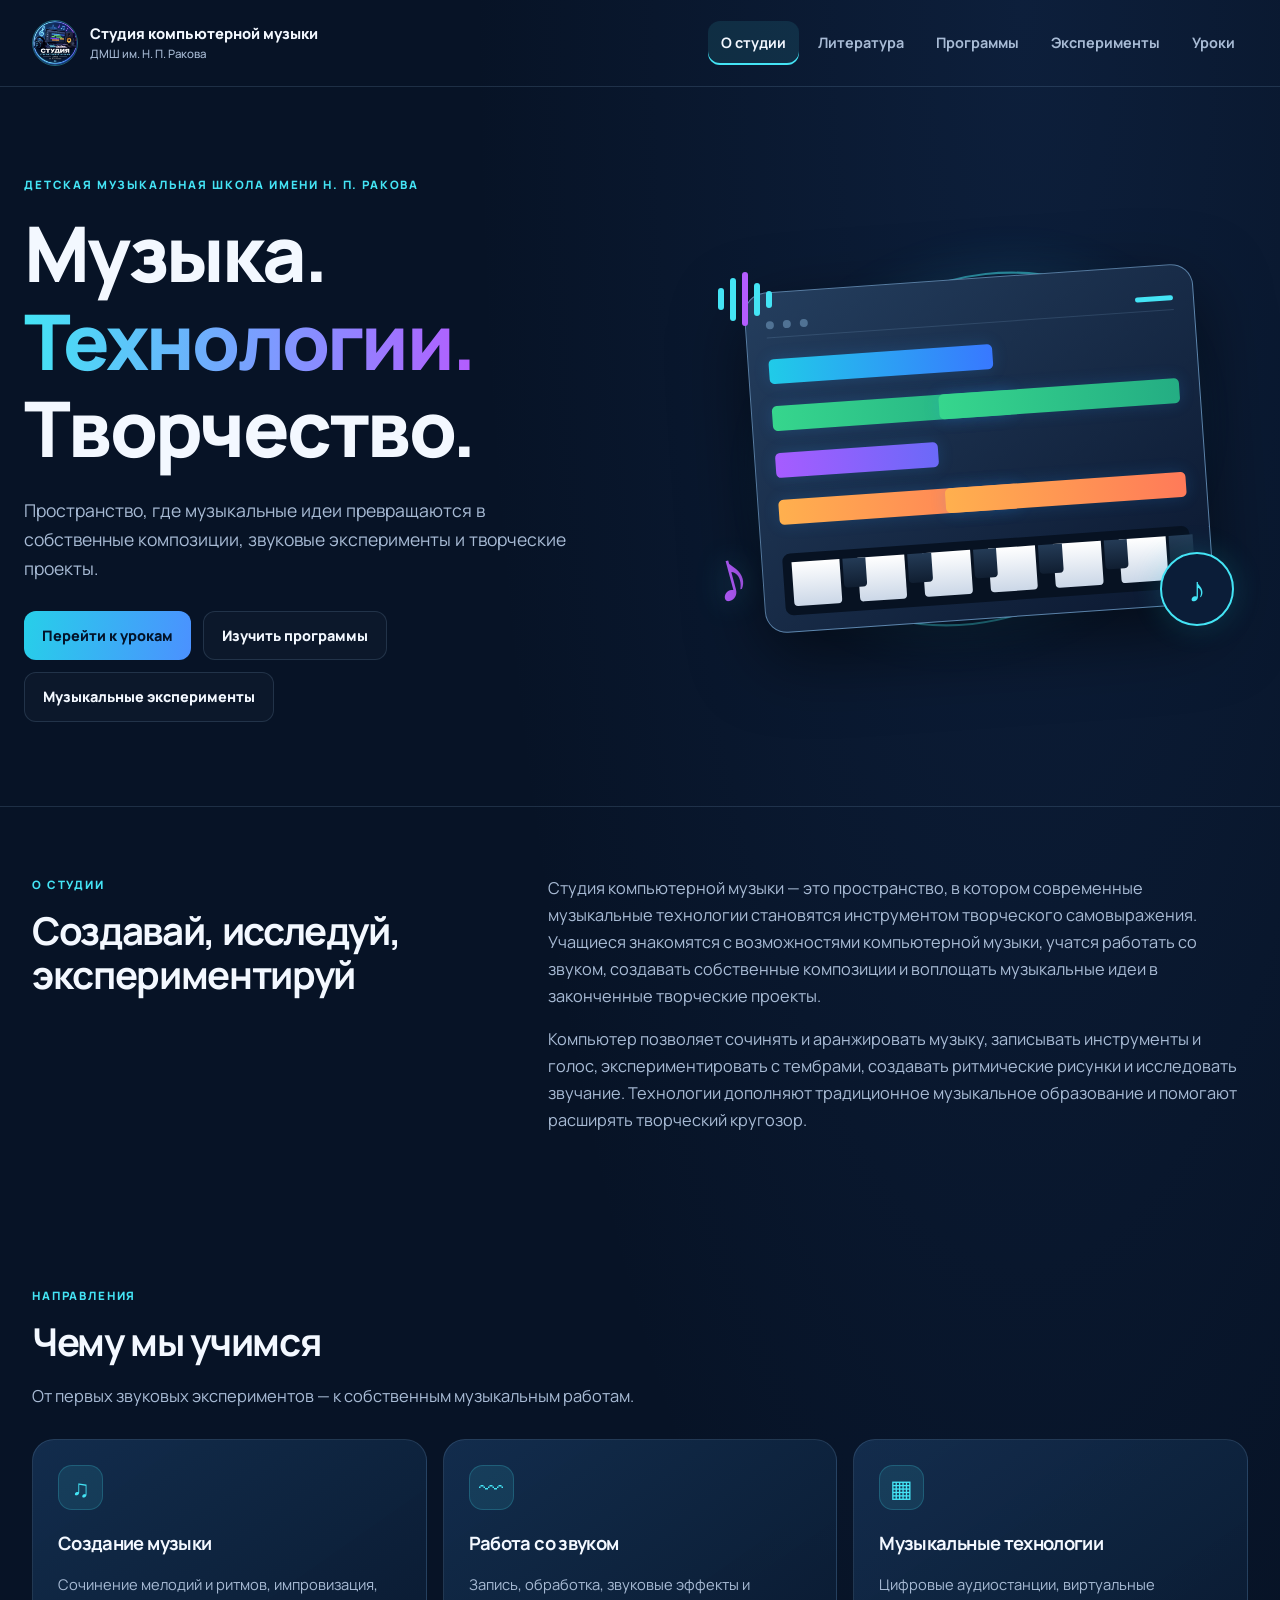
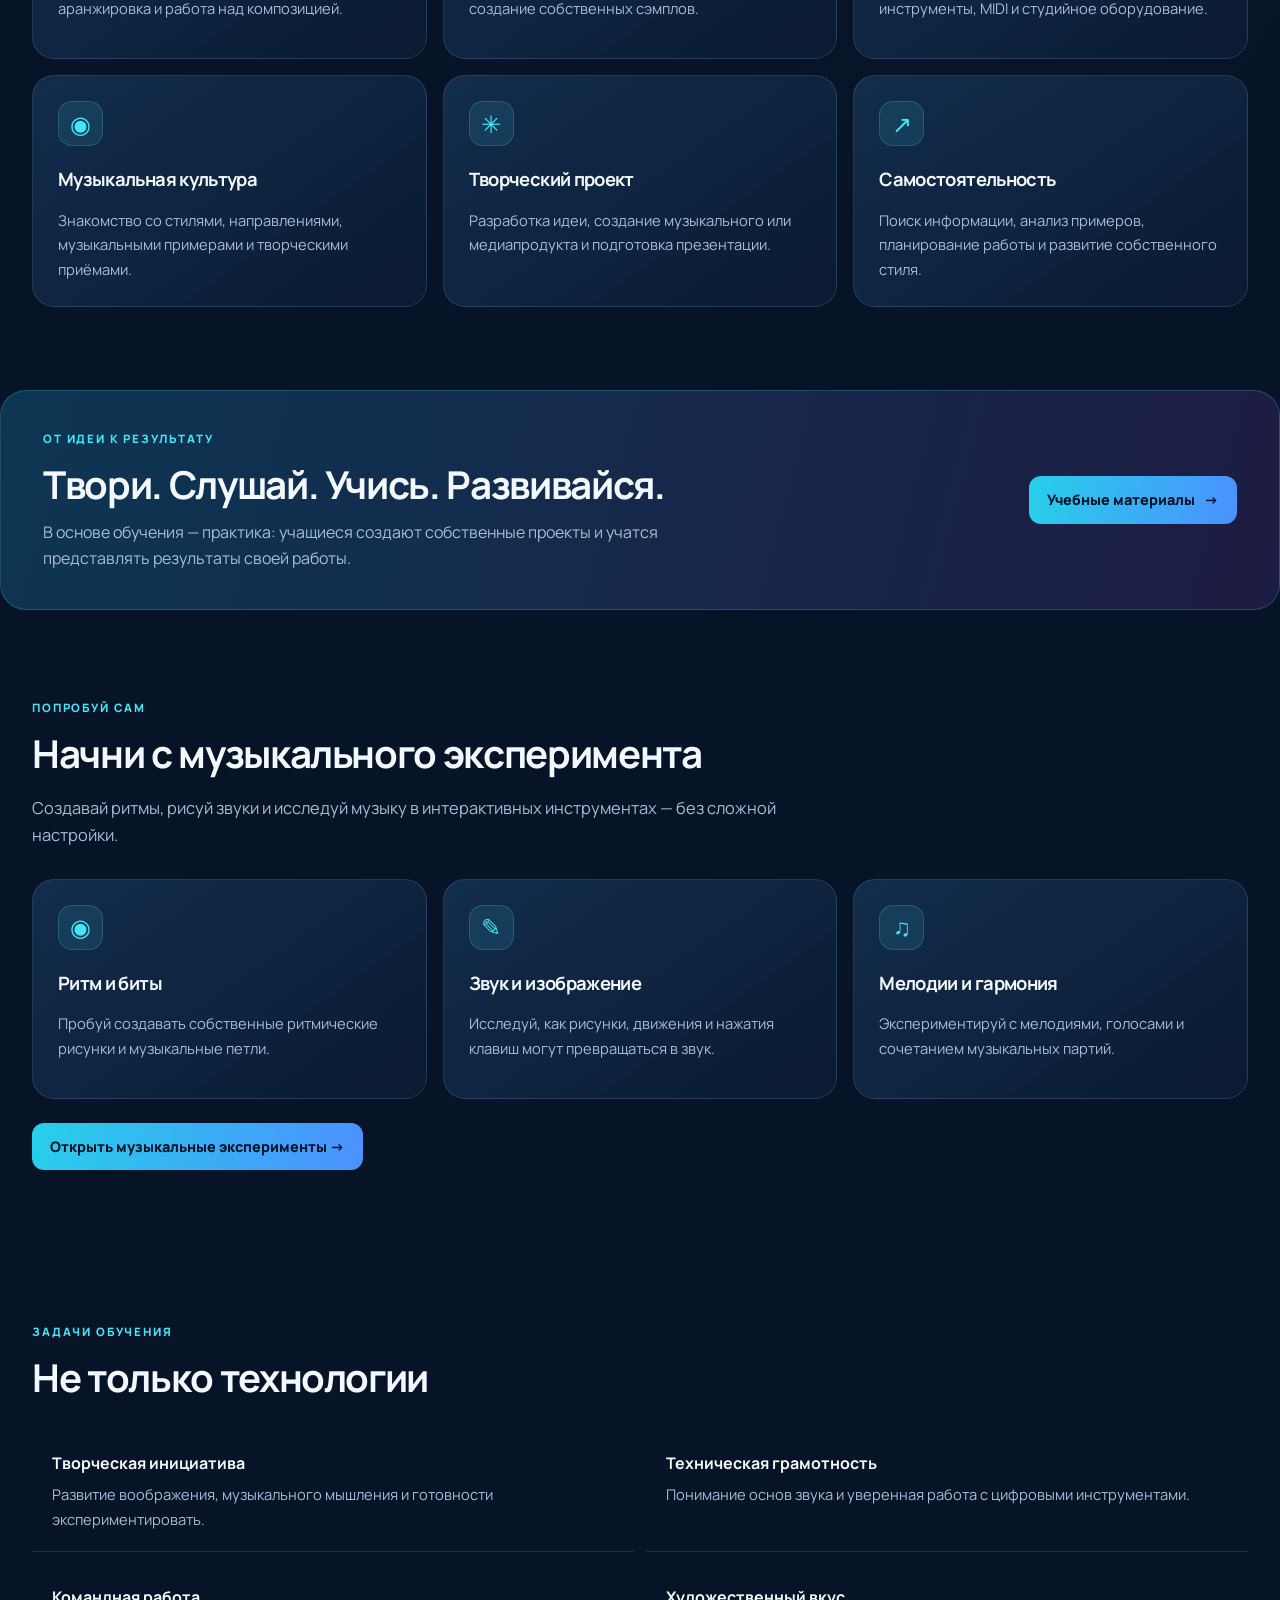
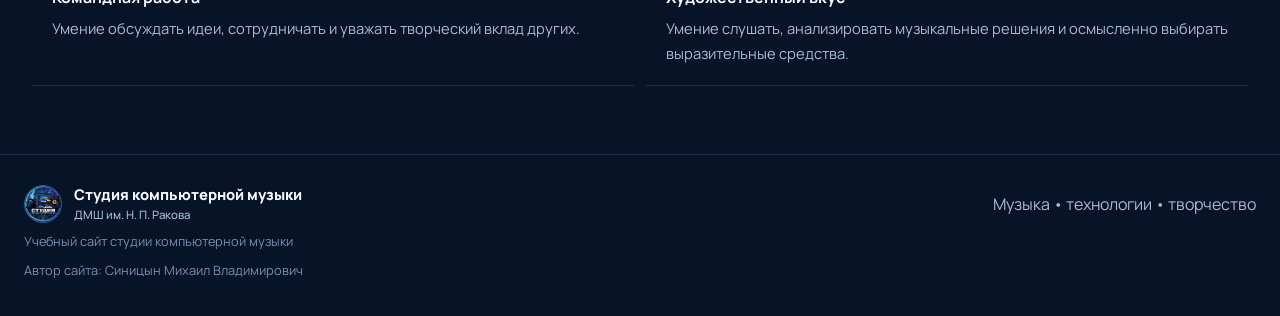
==== commit fbdf110c: "Add files via upload" ====
--- a/index.html
+++ b/index.html
@@ -70,6 +70,6 @@
     <div class="outcome-list"><p><b>Творческая инициатива</b><span>Развитие воображения, музыкального мышления и готовности экспериментировать.</span></p><p><b>Техническая грамотность</b><span>Понимание основ звука и уверенная работа с цифровыми инструментами.</span></p><p><b>Командная работа</b><span>Умение обсуждать идеи, сотрудничать и уважать творческий вклад других.</span></p><p><b>Художественный вкус</b><span>Умение слушать, анализировать музыкальные решения и осмысленно выбирать выразительные средства.</span></p></div>
   </section>
 </main>
-<footer class="site-footer"><a class="brand footer-brand" href="index.html"><img src="assets/images/logo.jpg" alt=""><span>Студия компьютерной музыки<small>ДМШ им. Н. П. Ракова</small></span></a><p>Музыка • технологии • творчество</p><small>Учебный сайт студии компьютерной музыки</small></footer>
+<footer class="site-footer"><a class="brand footer-brand" href="index.html"><img src="assets/images/logo.jpg" alt=""><span>Студия компьютерной музыки<small>ДМШ им. Н. П. Ракова</small></span></a><p>Музыка • технологии • творчество</p><small>Учебный сайт студии компьютерной музыки</small><small class="site-author">Автор сайта: Синицын Михаил Владимирович</small></footer>
 <script src="assets/js/main.js"></script>
 </body></html>
